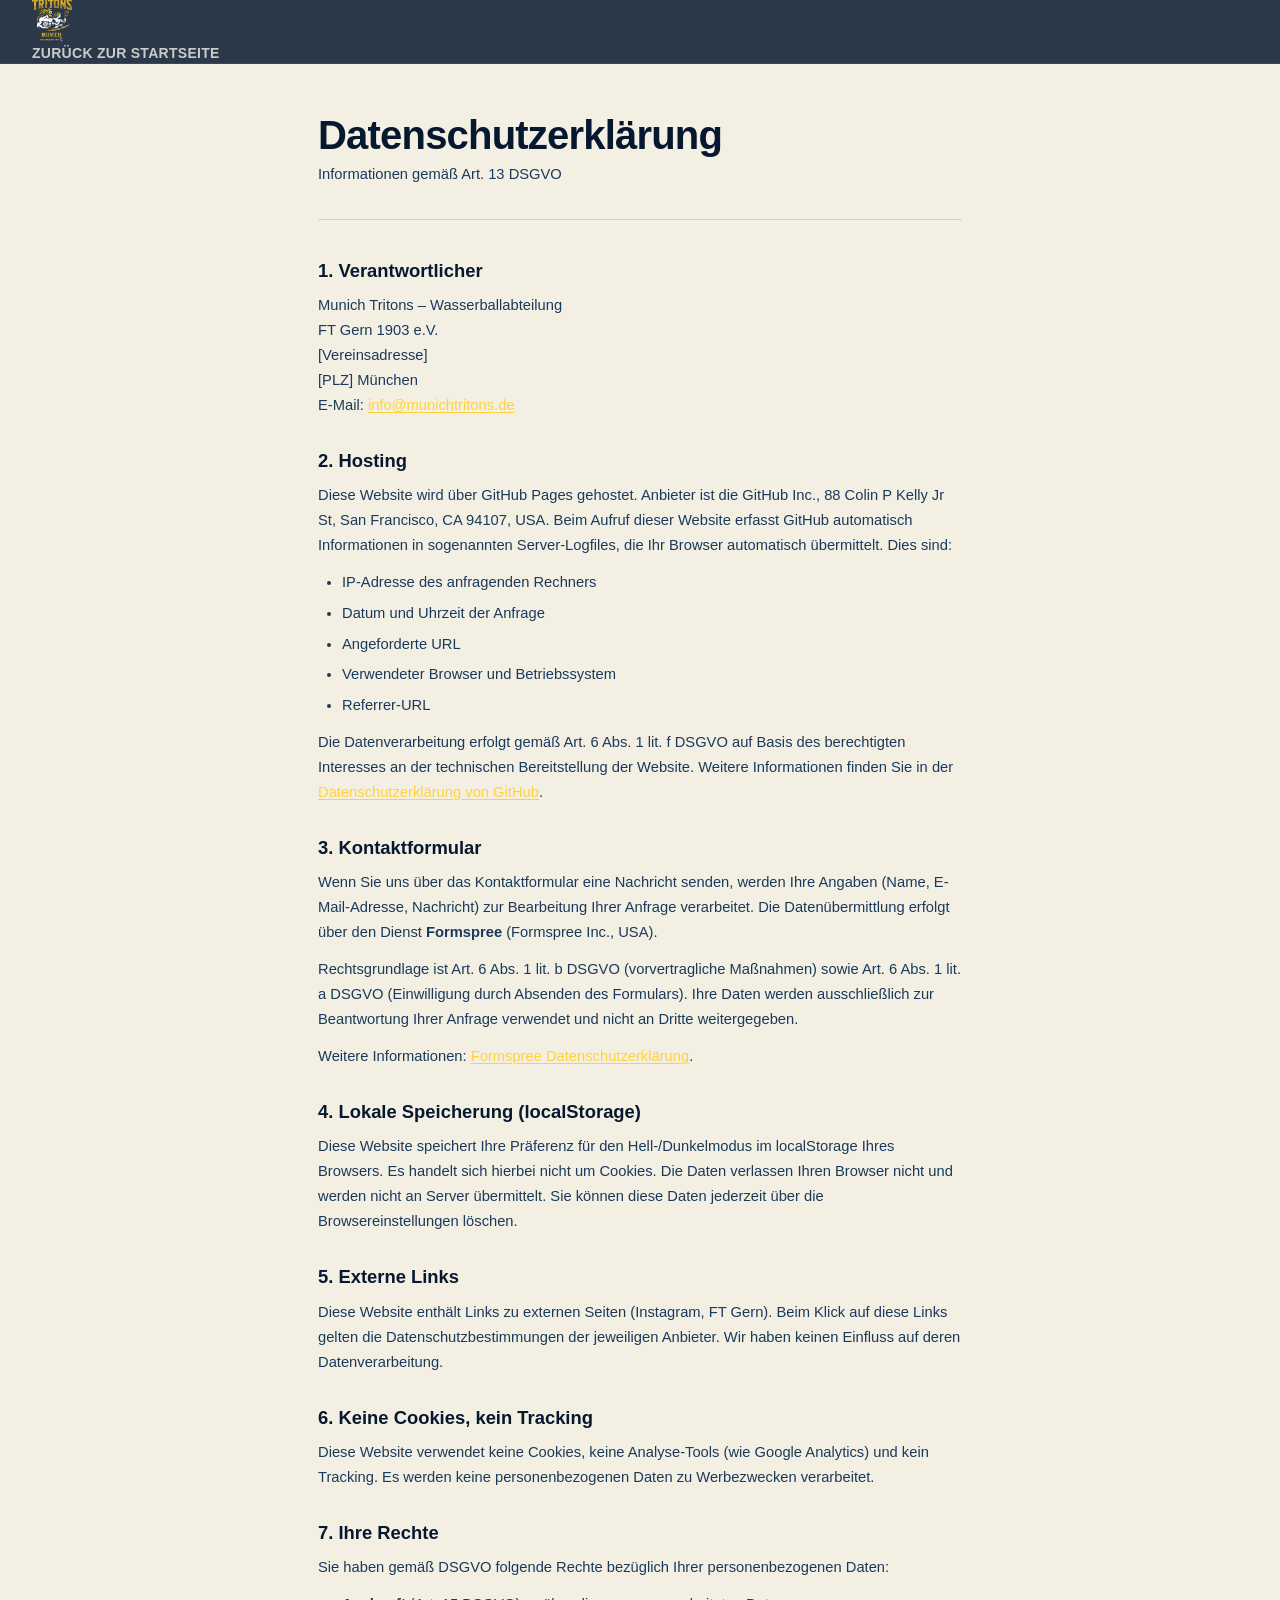
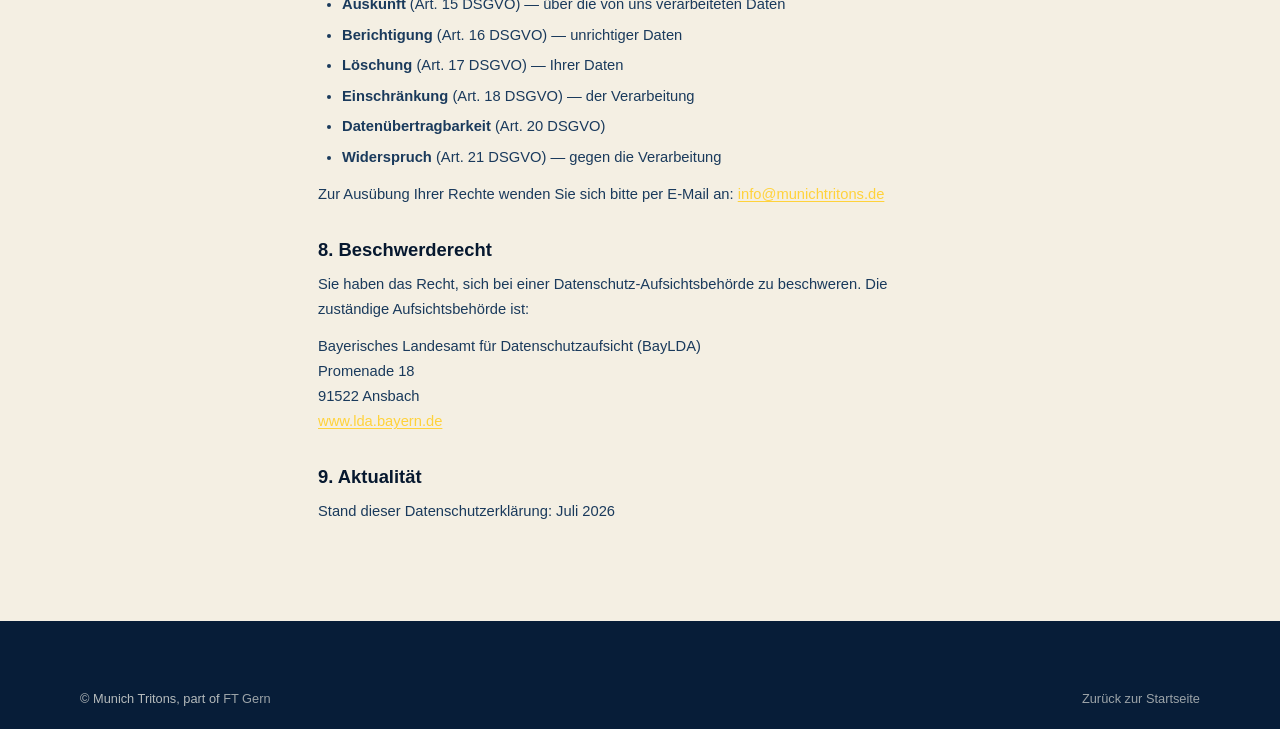
==== datenschutz.html @ e3ee3de1 "Redesign site: 8 sections, modern form, SEO, legal pages, optimized assets Complete overhaul from mi" ====
<!DOCTYPE html>
<html lang="de">
  <head>
    <meta charset="UTF-8" />
    <meta name="viewport" content="width=device-width, initial-scale=1.0" />
    <meta name="robots" content="noindex, nofollow" />
    <title>Datenschutzerklärung | Munich Tritons</title>
    <link rel="stylesheet" href="styles.css" />
    <link rel="icon" type="image/png" sizes="32x32" href="assets/web/favicon-32.png" />
    <link rel="apple-touch-icon" sizes="180x180" href="assets/web/apple-touch-icon.png" />
  </head>
  <body data-theme="day">
    <header class="site-header scrolled" data-header>
      <div class="header-inner">
        <a href="index.html" class="site-logo" aria-label="Munich Tritons Home">
          <img src="assets/web/logo-graphic.png" alt="" width="40" height="40" />
        </a>
        <nav class="site-nav" data-nav>
          <a href="index.html">Zurück zur Startseite</a>
        </nav>
      </div>
    </header>

    <main>
      <article class="legal-page">
        <h1>Datenschutzerklärung</h1>
        <p class="legal-subtitle">Informationen gemäß Art. 13 DSGVO</p>

        <section>
          <h2>1. Verantwortlicher</h2>
          <!-- ACTION REQUIRED: Replace with actual details -->
          <p>
            Munich Tritons – Wasserballabteilung<br />
            FT Gern 1903 e.V.<br />
            [Vereinsadresse]<br />
            [PLZ] München<br />
            E-Mail: <a href="mailto:info@munichtritons.de">info@munichtritons.de</a>
          </p>
        </section>

        <section>
          <h2>2. Hosting</h2>
          <p>Diese Website wird über GitHub Pages gehostet. Anbieter ist die GitHub Inc., 88 Colin P Kelly Jr St, San Francisco, CA 94107, USA. Beim Aufruf dieser Website erfasst GitHub automatisch Informationen in sogenannten Server-Logfiles, die Ihr Browser automatisch übermittelt. Dies sind:</p>
          <ul>
            <li>IP-Adresse des anfragenden Rechners</li>
            <li>Datum und Uhrzeit der Anfrage</li>
            <li>Angeforderte URL</li>
            <li>Verwendeter Browser und Betriebssystem</li>
            <li>Referrer-URL</li>
          </ul>
          <p>Die Datenverarbeitung erfolgt gemäß Art. 6 Abs. 1 lit. f DSGVO auf Basis des berechtigten Interesses an der technischen Bereitstellung der Website. Weitere Informationen finden Sie in der <a href="https://docs.github.com/en/site-policy/privacy-policies/github-general-privacy-statement" target="_blank" rel="noopener">Datenschutzerklärung von GitHub</a>.</p>
        </section>

        <section>
          <h2>3. Kontaktformular</h2>
          <p>Wenn Sie uns über das Kontaktformular eine Nachricht senden, werden Ihre Angaben (Name, E-Mail-Adresse, Nachricht) zur Bearbeitung Ihrer Anfrage verarbeitet. Die Datenübermittlung erfolgt über den Dienst <strong>Formspree</strong> (Formspree Inc., USA).</p>
          <p>Rechtsgrundlage ist Art. 6 Abs. 1 lit. b DSGVO (vorvertragliche Maßnahmen) sowie Art. 6 Abs. 1 lit. a DSGVO (Einwilligung durch Absenden des Formulars). Ihre Daten werden ausschließlich zur Beantwortung Ihrer Anfrage verwendet und nicht an Dritte weitergegeben.</p>
          <p>Weitere Informationen: <a href="https://formspree.io/legal/privacy-policy/" target="_blank" rel="noopener">Formspree Datenschutzerklärung</a>.</p>
        </section>

        <section>
          <h2>4. Lokale Speicherung (localStorage)</h2>
          <p>Diese Website speichert Ihre Präferenz für den Hell-/Dunkelmodus im localStorage Ihres Browsers. Es handelt sich hierbei nicht um Cookies. Die Daten verlassen Ihren Browser nicht und werden nicht an Server übermittelt. Sie können diese Daten jederzeit über die Browsereinstellungen löschen.</p>
        </section>

        <section>
          <h2>5. Externe Links</h2>
          <p>Diese Website enthält Links zu externen Seiten (Instagram, FT Gern). Beim Klick auf diese Links gelten die Datenschutzbestimmungen der jeweiligen Anbieter. Wir haben keinen Einfluss auf deren Datenverarbeitung.</p>
        </section>

        <section>
          <h2>6. Keine Cookies, kein Tracking</h2>
          <p>Diese Website verwendet keine Cookies, keine Analyse-Tools (wie Google Analytics) und kein Tracking. Es werden keine personenbezogenen Daten zu Werbezwecken verarbeitet.</p>
        </section>

        <section>
          <h2>7. Ihre Rechte</h2>
          <p>Sie haben gemäß DSGVO folgende Rechte bezüglich Ihrer personenbezogenen Daten:</p>
          <ul>
            <li><strong>Auskunft</strong> (Art. 15 DSGVO) — über die von uns verarbeiteten Daten</li>
            <li><strong>Berichtigung</strong> (Art. 16 DSGVO) — unrichtiger Daten</li>
            <li><strong>Löschung</strong> (Art. 17 DSGVO) — Ihrer Daten</li>
            <li><strong>Einschränkung</strong> (Art. 18 DSGVO) — der Verarbeitung</li>
            <li><strong>Datenübertragbarkeit</strong> (Art. 20 DSGVO)</li>
            <li><strong>Widerspruch</strong> (Art. 21 DSGVO) — gegen die Verarbeitung</li>
          </ul>
          <p>Zur Ausübung Ihrer Rechte wenden Sie sich bitte per E-Mail an: <a href="mailto:info@munichtritons.de">info@munichtritons.de</a></p>
        </section>

        <section>
          <h2>8. Beschwerderecht</h2>
          <p>Sie haben das Recht, sich bei einer Datenschutz-Aufsichtsbehörde zu beschweren. Die zuständige Aufsichtsbehörde ist:</p>
          <p>
            Bayerisches Landesamt für Datenschutzaufsicht (BayLDA)<br />
            Promenade 18<br />
            91522 Ansbach<br />
            <a href="https://www.lda.bayern.de" target="_blank" rel="noopener">www.lda.bayern.de</a>
          </p>
        </section>

        <section>
          <h2>9. Aktualität</h2>
          <p>Stand dieser Datenschutzerklärung: Juli 2026</p>
        </section>
      </article>
    </main>

    <footer class="site-footer">
      <div class="footer-bottom">
        <p>&copy; Munich Tritons, part of <a href="https://ftgern.de" target="_blank" rel="noopener">FT Gern</a></p>
        <a href="index.html">Zurück zur Startseite</a>
      </div>
    </footer>
  </body>
</html>
---- styles.css ----
/* ── Tokens ─────────────────────────────────────────────── */
:root {
  --ink:        #06182f;
  --ink-soft:   #1a3a5c;
  --paper:      #f4efe3;
  --white:      #fff8e9;
  --surface:    #ffffff;
  --sun:        #ffd23b;
  --coral:      #b58a27;
  --pool:       #071d38;
  --field:      #e8e2d4;
  --line:       rgba(6, 24, 47, .12);
  --line-strong:rgba(6, 24, 47, .22);
  --focus-ring: rgba(255, 210, 59, .58);
  --shadow:     0 18px 50px rgba(6, 24, 47, .12);
  --shadow-sm:  0 4px 16px rgba(6, 24, 47, .08);
  --radius:     10px;
  --radius-lg:  16px;
  --header-h:   64px;
  --max-w:      1120px;
  --gap-section:clamp(4rem, 8vw, 7rem);
  color-scheme: light;
}

[data-theme="night"] {
  --ink:        #fffdf4;
  --ink-soft:   #c8c4b8;
  --paper:      #06182f;
  --white:      #0a2240;
  --surface:    #0d2a4a;
  --pool:       #ffd23b;
  --field:      #0a2240;
  --line:       rgba(255, 253, 244, .12);
  --line-strong:rgba(255, 253, 244, .22);
  --shadow:     0 18px 50px rgba(0, 0, 0, .35);
  --shadow-sm:  0 4px 16px rgba(0, 0, 0, .25);
  color-scheme: dark;
}

/* ── Reset ──────────────────────────────────────────────── */
*, *::before, *::after { box-sizing: border-box; }

body {
  margin: 0;
  font-family: -apple-system, BlinkMacSystemFont, "Segoe UI", Roboto, Helvetica, Arial, sans-serif;
  font-size: clamp(1rem, .95rem + .25vw, 1.125rem);
  line-height: 1.6;
  color: var(--ink);
  background: var(--paper);
  -webkit-font-smoothing: antialiased;
  overflow-x: hidden;
}

img { display: block; max-width: 100%; height: auto; }
a { color: var(--pool); text-decoration: none; transition: color .2s; }
a:hover { color: var(--sun); }
ul { list-style: none; margin: 0; padding: 0; }
h1, h2, h3 { margin: 0; line-height: 1.15; }
p { margin: 0 0 .75rem; }
p:last-child { margin-bottom: 0; }

/* ── Utilities ──────────────────────────────────────────── */
.visually-hidden {
  position: absolute; width: 1px; height: 1px;
  padding: 0; margin: -1px; overflow: hidden;
  clip: rect(0,0,0,0); white-space: nowrap; border: 0;
}

.skip-link {
  position: fixed; top: -100%; left: 1rem;
  z-index: 9999; padding: .5rem 1rem;
  background: var(--sun); color: var(--pool);
  font-weight: 700; border-radius: var(--radius);
  transition: top .2s;
}
.skip-link:focus { top: 1rem; }

.icon {
  width: 1.25em; height: 1.25em;
  fill: none; stroke: currentColor;
  stroke-width: 2; stroke-linecap: round; stroke-linejoin: round;
  flex-shrink: 0;
}
.icon-sprite { position: absolute; width: 0; height: 0; overflow: hidden; }

/* ── Buttons ────────────────────────────────────────────── */
.button {
  display: inline-flex; align-items: center; gap: .5rem;
  padding: .8rem 1.6rem;
  font: inherit; font-size: .95rem; font-weight: 700;
  border: 2px solid transparent;
  border-radius: var(--radius);
  cursor: pointer; transition: all .25s;
  text-decoration: none; white-space: nowrap;
}

.button.primary {
  background: var(--sun); color: var(--pool);
  border-color: var(--sun);
}
.button.primary:hover {
  background: #ffe066; border-color: #ffe066;
  transform: translateY(-2px);
  box-shadow: 0 6px 20px rgba(255, 210, 59, .35);
}

.button.secondary {
  background: transparent; color: var(--ink);
  border-color: var(--line-strong);
}
.button.secondary:hover {
  border-color: var(--sun); color: var(--sun);
  transform: translateY(-2px);
}

/* ── Header ─────────────────────────────────────────────── */
.site-header {
  position: fixed; top: 0; left: 0; right: 0;
  z-index: 100; height: var(--header-h);
  display: flex; align-items: center; justify-content: space-between;
  padding: 0 clamp(1rem, 3vw, 2rem);
  background: rgba(6, 24, 47, .85);
  backdrop-filter: blur(12px); -webkit-backdrop-filter: blur(12px);
  border-bottom: 1px solid rgba(255, 253, 244, .08);
  transition: background .3s, box-shadow .3s;
}

.site-header[data-scrolled] {
  background: rgba(6, 24, 47, .95);
  box-shadow: 0 2px 20px rgba(0, 0, 0, .2);
}

.brand { display: flex; align-items: center; }
.brand-wordmark { height: 40px; width: auto; }

.site-nav {
  display: flex; align-items: center; gap: 1.5rem;
}
.site-nav a {
  display: inline-flex; align-items: center; gap: .35rem;
  font-size: .875rem; font-weight: 600;
  color: rgba(255, 253, 244, .75);
  text-decoration: none; letter-spacing: .02em;
  text-transform: uppercase; transition: color .2s;
}
.site-nav a:hover,
.site-nav a.active { color: var(--sun); }

/* ── Menu button (mobile) ───────────────────────────────── */
.menu-button {
  display: none;
  flex-direction: column; gap: 5px;
  padding: 8px; background: none; border: none; cursor: pointer;
  z-index: 110;
}
.menu-button span {
  display: block; width: 22px; height: 2px;
  background: #fffdf4; border-radius: 2px;
  transition: transform .3s, opacity .3s;
}
.menu-button[aria-expanded="true"] span:first-child {
  transform: translateY(3.5px) rotate(45deg);
}
.menu-button[aria-expanded="true"] span:last-child {
  transform: translateY(-3.5px) rotate(-45deg);
}

/* ── Theme Toggle ───────────────────────────────────────── */
.theme-toggle {
  background: none; border: none; cursor: pointer;
  padding: 4px; display: flex; align-items: center;
}
.theme-toggle-track {
  position: relative;
  display: flex; align-items: center;
  width: 44px; height: 24px;
  background: rgba(255, 253, 244, .15);
  border-radius: 12px; padding: 2px;
  transition: background .3s;
}
.theme-toggle[aria-pressed="true"] .theme-toggle-track {
  background: var(--sun);
}
.theme-toggle-thumb {
  position: absolute; left: 2px; top: 2px;
  width: 20px; height: 20px;
  background: #fffdf4; border-radius: 50%;
  transition: transform .3s;
  box-shadow: 0 1px 3px rgba(0,0,0,.2);
}
.theme-toggle[aria-pressed="true"] .theme-toggle-thumb {
  transform: translateX(20px);
  background: var(--pool);
}
.theme-icon {
  position: absolute; right: 5px; top: 4px;
  width: 16px; height: 16px;
  color: rgba(255, 253, 244, .5);
}

/* ── Hero ────────────────────────────────────────────────── */
.hero {
  position: relative; min-height: 100vh; min-height: 100dvh;
  display: flex; align-items: center;
  padding: calc(var(--header-h) + 2rem) clamp(1.5rem, 5vw, 3rem) 3rem;
  background:
    url('assets/web/hero-bg.jpg') center / cover no-repeat;
  overflow: hidden;
}

.hero-overlay {
  position: absolute; inset: 0;
  background: linear-gradient(
    135deg,
    rgba(6, 24, 47, .92) 0%,
    rgba(6, 24, 47, .7) 40%,
    rgba(6, 24, 47, .45) 100%
  );
}

.hero-content {
  position: relative; z-index: 2;
  max-width: 640px;
}

.hero-wordmark {
  width: clamp(200px, 35vw, 320px);
  height: auto;
  margin-bottom: 1rem;
  filter: drop-shadow(0 4px 20px rgba(0,0,0,.3));
}

.eyebrow {
  display: inline-block;
  font-size: .75rem; font-weight: 800;
  letter-spacing: .12em; text-transform: uppercase;
  color: var(--sun);
  margin-bottom: .5rem;
}

.hero .eyebrow { color: var(--sun); }

.hero-copy {
  font-size: clamp(1.1rem, 1rem + .5vw, 1.35rem);
  color: rgba(255, 253, 244, .85);
  line-height: 1.55;
  margin-bottom: 2rem;
  max-width: 520px;
}

.hero-actions {
  display: flex; flex-wrap: wrap; gap: .75rem;
}
.hero .button.secondary {
  color: rgba(255, 253, 244, .85);
  border-color: rgba(255, 253, 244, .3);
}
.hero .button.secondary:hover {
  color: var(--sun);
  border-color: var(--sun);
}

/* ── Link Banner ────────────────────────────────────────── */
.link-banner {
  background: var(--pool);
  padding: 1.25rem clamp(1rem, 3vw, 2rem);
}

[data-theme="night"] .link-banner {
  background: #040f1e;
}

.link-banner-inner {
  max-width: var(--max-w);
  margin: 0 auto;
  display: flex; align-items: center; gap: 1.5rem;
  flex-wrap: wrap;
}

.link-banner-label {
  color: var(--sun); margin: 0;
}

.link-actions {
  display: flex; flex-wrap: wrap; gap: .75rem;
  flex: 1;
}

.banner-link {
  display: inline-flex; align-items: center; gap: .5rem;
  padding: .6rem 1.2rem;
  background: rgba(255, 253, 244, .06);
  border: 1px solid rgba(255, 253, 244, .12);
  border-radius: var(--radius);
  color: rgba(255, 253, 244, .7);
  font-size: .85rem;
  transition: all .25s;
}
.banner-link:hover {
  background: rgba(255, 210, 59, .1);
  border-color: var(--sun);
  color: var(--sun);
}
.banner-link strong {
  color: #fffdf4; font-weight: 700;
}
.banner-link-icon { color: var(--sun); }

/* ── Sections (shared) ──────────────────────────────────── */
.section {
  padding: var(--gap-section) clamp(1.5rem, 5vw, 3rem);
}

.section-copy {
  max-width: var(--max-w);
  margin: 0 auto 2.5rem;
}

.section-copy h2 {
  font-size: clamp(1.75rem, 1.5rem + 1.5vw, 2.75rem);
  font-weight: 800;
  color: var(--ink);
  letter-spacing: -.02em;
}

.section-copy p {
  font-size: clamp(1rem, .95rem + .25vw, 1.125rem);
  color: var(--ink-soft);
  max-width: 600px;
}

/* ── About Section ──────────────────────────────────────── */
.about-section {
  background: var(--paper);
  max-width: calc(var(--max-w) + 6rem);
  margin: 0 auto;
  display: grid;
  grid-template-columns: 1fr 1fr;
  gap: 3rem;
  align-items: center;
}

.about-section .section-copy {
  margin-bottom: 0;
}

.about-section .section-copy p {
  max-width: none;
}

.about-section .section-copy a {
  color: var(--sun);
  text-decoration: underline;
  text-underline-offset: 2px;
}
.about-section .section-copy a:hover { color: var(--coral); }

.about-image-wrap {
  border-radius: var(--radius-lg);
  overflow: hidden;
  box-shadow: var(--shadow);
}

.about-image {
  width: 100%;
  height: 100%;
  object-fit: cover;
  aspect-ratio: 16 / 10;
  transition: transform .5s;
}
.about-image-wrap:hover .about-image {
  transform: scale(1.03);
}

/* ── Why Join / Benefits ────────────────────────────────── */
.why-section {
  background: var(--white);
}

.benefits-grid {
  max-width: var(--max-w);
  margin: 0 auto;
  display: grid;
  grid-template-columns: repeat(auto-fit, minmax(240px, 1fr));
  gap: 1.5rem;
}

.benefit-card {
  padding: 2rem 1.75rem;
  background: var(--surface);
  border-radius: var(--radius-lg);
  border-top: 3px solid var(--sun);
  box-shadow: var(--shadow-sm);
  transition: transform .3s, box-shadow .3s;
}
.benefit-card:hover {
  transform: translateY(-4px);
  box-shadow: var(--shadow);
}

.benefit-icon {
  display: inline-flex;
  align-items: center; justify-content: center;
  width: 48px; height: 48px;
  background: rgba(255, 210, 59, .12);
  border-radius: 12px;
  color: var(--sun);
  margin-bottom: 1rem;
}
.benefit-icon .icon {
  width: 24px; height: 24px;
}

.benefit-card h3 {
  font-size: 1.125rem;
  font-weight: 700;
  margin-bottom: .5rem;
  color: var(--ink);
}

.benefit-card p {
  font-size: .925rem;
  color: var(--ink-soft);
  line-height: 1.55;
}

/* ── Training Section ───────────────────────────────────── */
.training-section {
  background: var(--paper);
}

.fact-list {
  max-width: var(--max-w);
  margin: 0 auto;
  display: grid;
  grid-template-columns: repeat(auto-fit, minmax(250px, 1fr));
  gap: 1.25rem;
  padding: 0;
}

.fact-list > div {
  padding: 1.75rem;
  background: var(--surface);
  border-radius: var(--radius-lg);
  border-top: 3px solid var(--sun);
  box-shadow: var(--shadow-sm);
  transition: transform .3s, box-shadow .3s;
}
.fact-list > div:hover {
  transform: translateY(-2px);
  box-shadow: var(--shadow);
}

.fact-list dt {
  display: flex; align-items: center; gap: .5rem;
  font-size: .75rem; font-weight: 700;
  letter-spacing: .1em; text-transform: uppercase;
  color: var(--sun);
  margin-bottom: .5rem;
}
.fact-list dt .icon { width: 18px; height: 18px; }

.fact-list dd {
  margin: 0;
  font-size: 1.05rem; font-weight: 700;
  color: var(--ink);
}
.fact-list dd a {
  color: var(--ink);
  text-decoration: underline;
  text-decoration-color: var(--sun);
  text-underline-offset: 3px;
}
.fact-list dd a:hover { color: var(--sun); }

/* ── Gallery Section ────────────────────────────────────── */
.gallery-section {
  background: var(--pool);
  color: #fffdf4;
}

[data-theme="night"] .gallery-section {
  background: #040f1e;
}

.gallery-section .section-copy h2 { color: #fffdf4; }
.gallery-section .section-copy p { color: rgba(255, 253, 244, .7); }
.gallery-section .eyebrow { color: var(--sun); }

.gallery-grid {
  max-width: var(--max-w);
  margin: 0 auto;
  display: grid;
  grid-template-columns: 1fr 1fr;
  gap: 1.5rem;
}

.gallery-item {
  border-radius: var(--radius-lg);
  overflow: hidden;
  box-shadow: 0 8px 30px rgba(0, 0, 0, .3);
}

.gallery-item img {
  width: 100%; height: 100%;
  object-fit: cover;
  aspect-ratio: 16 / 10;
  transition: transform .5s;
}
.gallery-item:hover img {
  transform: scale(1.04);
}

/* ── FAQ Section ────────────────────────────────────────── */
.faq-section {
  background: var(--white);
}

.faq-list {
  max-width: 720px;
  margin: 0 auto;
}

.faq-item {
  border-bottom: 1px solid var(--line);
}

.faq-item summary {
  display: flex; align-items: center; justify-content: space-between;
  gap: 1rem;
  padding: 1.25rem 0;
  font-size: 1.05rem; font-weight: 700;
  color: var(--ink);
  cursor: pointer;
  list-style: none;
  transition: color .2s;
}
.faq-item summary::-webkit-details-marker { display: none; }
.faq-item summary::marker { display: none; content: ""; }

.faq-item summary:hover { color: var(--sun); }

.faq-chevron {
  width: 20px; height: 20px;
  color: var(--ink-soft);
  transition: transform .3s, color .3s;
  flex-shrink: 0;
}
.faq-item[open] .faq-chevron {
  transform: rotate(180deg);
  color: var(--sun);
}

.faq-item p {
  padding: 0 0 1.25rem;
  color: var(--ink-soft);
  line-height: 1.6;
}

.faq-item a {
  color: var(--sun);
  text-decoration: underline;
  text-underline-offset: 2px;
}
.faq-item a:hover { color: var(--coral); }

/* ── Contact Section ────────────────────────────────────── */
.contact-section {
  background: var(--paper);
}

.join-copy {
  max-width: var(--max-w);
  margin: 0 auto 2.5rem;
}
.join-copy h2 {
  font-size: clamp(1.75rem, 1.5rem + 1.5vw, 2.75rem);
  font-weight: 800;
  color: var(--ink);
  letter-spacing: -.02em;
}
.join-copy p {
  color: var(--ink-soft);
  max-width: 480px;
}

.join-form {
  max-width: 520px;
  margin: 0 auto;
  display: flex; flex-direction: column; gap: 1.5rem;
}

.form-field { display: flex; flex-direction: column; gap: .25rem; }

.input-wrap {
  position: relative;
}

.input-wrap label {
  position: absolute;
  top: 50%; left: 1rem;
  transform: translateY(-50%);
  display: flex; align-items: center; gap: .4rem;
  font-size: .95rem;
  color: var(--ink-soft);
  pointer-events: none;
  transition: transform .2s ease, font-size .2s ease, color .2s ease, top .2s ease;
  transform-origin: left center;
}
.input-wrap label .icon { width: 16px; height: 16px; color: var(--sun); flex-shrink: 0; }

.input-wrap textarea ~ label {
  top: 1.1rem;
  transform: translateY(0);
}

.input-wrap input:focus ~ label,
.input-wrap input:not(:placeholder-shown) ~ label,
.input-wrap textarea:focus ~ label,
.input-wrap textarea:not(:placeholder-shown) ~ label,
.input-wrap select:focus ~ label,
.input-wrap select:valid ~ label,
.select-wrap.has-value label {
  top: .45rem;
  transform: translateY(0);
  font-size: .7rem;
  font-weight: 700;
  letter-spacing: .06em;
  text-transform: uppercase;
  color: var(--sun);
}

.join-form input[type="text"],
.join-form input[type="email"],
.join-form select,
.join-form textarea {
  width: 100%;
  padding: 1.4rem 1rem .6rem;
  font: inherit; font-size: .95rem;
  color: var(--ink);
  background: var(--surface);
  border: 1.5px solid var(--line-strong);
  border-radius: var(--radius);
  outline: none;
  transition: border-color .25s ease, box-shadow .25s ease, background .25s ease;
}

.join-form input:hover,
.join-form select:hover,
.join-form textarea:hover {
  border-color: var(--ink-soft);
}

.join-form input:focus,
.join-form select:focus,
.join-form textarea:focus {
  border-color: var(--sun);
  box-shadow: 0 0 0 3px var(--focus-ring);
  background: var(--surface);
}

.join-form textarea {
  resize: vertical;
  min-height: 100px;
}

.join-form select { cursor: pointer; }

.field-error {
  font-size: .78rem;
  font-weight: 600;
  color: #ef5350;
  min-height: 0;
  overflow: hidden;
  transition: min-height .2s ease, opacity .2s ease;
  opacity: 0;
}
.field-error.visible {
  min-height: 1.2em;
  opacity: 1;
}

.form-field.invalid input,
.form-field.invalid select,
.form-field.invalid textarea {
  border-color: #ef5350;
}
.form-field.invalid input:focus,
.form-field.invalid select:focus,
.form-field.invalid textarea:focus {
  box-shadow: 0 0 0 3px rgba(239, 83, 80, .25);
}

.form-field.valid input,
.form-field.valid select,
.form-field.valid textarea {
  border-color: #4caf50;
}

.submit-btn {
  align-self: flex-start;
  margin-top: .25rem;
  position: relative;
  min-width: 180px;
}
.submit-btn .btn-text { transition: opacity .2s; }
.submit-btn .btn-spinner {
  display: none;
  position: absolute;
  top: 50%; left: 50%;
  transform: translate(-50%, -50%);
  width: 20px; height: 20px;
  border: 2.5px solid rgba(6, 24, 47, .3);
  border-top-color: var(--ink);
  border-radius: 50%;
  animation: spin .6s linear infinite;
}
.submit-btn.loading .btn-text { opacity: 0; }
.submit-btn.loading .btn-spinner { display: block; }
.submit-btn:disabled { opacity: .7; cursor: not-allowed; }

@keyframes spin {
  to { transform: translate(-50%, -50%) rotate(360deg); }
}

.form-feedback {
  min-height: 0;
  overflow: hidden;
  transition: min-height .3s ease, opacity .3s ease, padding .3s ease;
  opacity: 0;
  border-radius: var(--radius);
  font-size: .9rem;
  font-weight: 600;
  padding: 0;
  text-align: center;
}
.form-feedback.visible {
  min-height: 3rem;
  opacity: 1;
  padding: .85rem 1rem;
  display: flex;
  align-items: center;
  justify-content: center;
  gap: .5rem;
}
.form-feedback.success {
  background: rgba(76, 175, 80, .1);
  color: #2e7d32;
  border: 1px solid rgba(76, 175, 80, .3);
}
.form-feedback.error {
  background: rgba(239, 83, 80, .1);
  color: #c62828;
  border: 1px solid rgba(239, 83, 80, .3);
}

[data-theme="night"] .form-feedback.success {
  background: rgba(76, 175, 80, .15);
  color: #81c784;
  border-color: rgba(76, 175, 80, .25);
}
[data-theme="night"] .form-feedback.error {
  background: rgba(239, 83, 80, .15);
  color: #ef9a9a;
  border-color: rgba(239, 83, 80, .25);
}

.noscript-fallback {
  max-width: 520px;
  margin: 1rem auto;
  padding: 1rem;
  background: var(--white);
  border-radius: var(--radius);
  color: var(--ink-soft);
  text-align: center;
}

/* ── Legal Pages ───────────────────────────────────────── */
.legal-page {
  max-width: 740px;
  margin: 0 auto;
  padding: calc(var(--header-h) + 3rem) clamp(1.5rem, 5vw, 3rem) 4rem;
  color: var(--ink);
}
.legal-page h1 {
  font-size: clamp(1.8rem, 4vw, 2.5rem);
  font-weight: 800;
  letter-spacing: -.02em;
  margin-bottom: .25rem;
}
.legal-subtitle {
  font-size: .9rem;
  color: var(--ink-soft);
  margin-bottom: 2.5rem;
  padding-bottom: 2rem;
  border-bottom: 1px solid var(--line);
}
.legal-page section {
  margin-bottom: 2rem;
}
.legal-page h2 {
  font-size: 1.15rem;
  font-weight: 700;
  margin-bottom: .75rem;
  color: var(--ink);
}
.legal-page h3 {
  font-size: 1rem;
  font-weight: 600;
  margin-top: 1.25rem;
  margin-bottom: .5rem;
}
.legal-page p, .legal-page li {
  font-size: .92rem;
  line-height: 1.7;
  color: var(--ink-soft);
}
.legal-page ul {
  list-style: disc;
  padding-left: 1.5rem;
  margin: .75rem 0;
}
.legal-page li { margin-bottom: .35rem; }
.legal-page a {
  color: var(--sun);
  text-decoration: underline;
  text-underline-offset: 2px;
}
.legal-page a:hover { color: var(--coral); }

/* ── Footer ─────────────────────────────────────────────── */
.site-footer {
  background: var(--pool);
  color: rgba(255, 253, 244, .7);
  padding: 3rem clamp(1.5rem, 5vw, 3rem) 0;
}

[data-theme="night"] .site-footer {
  background: #040f1e;
}

.footer-inner {
  max-width: var(--max-w);
  margin: 0 auto;
  display: grid;
  grid-template-columns: 2fr 1fr 1fr;
  gap: 2.5rem;
  padding-bottom: 2.5rem;
  border-bottom: 1px solid rgba(255, 253, 244, .1);
}

.footer-logo {
  width: 160px; height: auto;
  margin-bottom: 1rem;
  opacity: .85;
}

.footer-brand p {
  font-size: .9rem;
  line-height: 1.5;
  color: rgba(255, 253, 244, .55);
}

.footer-links h3 {
  font-size: .7rem;
  font-weight: 700;
  letter-spacing: .12em;
  text-transform: uppercase;
  color: var(--sun);
  margin-bottom: .75rem;
}
.footer-links h3:not(:first-child) { margin-top: 1.5rem; }

.footer-links li { margin-bottom: .5rem; }

.footer-links a {
  display: inline-flex; align-items: center; gap: .4rem;
  font-size: .875rem;
  color: rgba(255, 253, 244, .6);
  transition: color .2s;
}
.footer-links a:hover { color: var(--sun); }
.footer-links .icon { width: 16px; height: 16px; }

.footer-bottom {
  max-width: var(--max-w);
  margin: 0 auto;
  display: flex;
  align-items: center;
  justify-content: space-between;
  padding: 1.25rem 0;
  font-size: .8rem;
}
.footer-bottom p { margin: 0; }
.footer-bottom a { color: rgba(255, 253, 244, .6); }
.footer-bottom a:hover { color: var(--sun); }

.back-to-top {
  display: inline-flex; align-items: center; gap: .35rem;
  font-weight: 600; text-transform: uppercase;
  font-size: .75rem; letter-spacing: .06em;
}
.back-to-top .icon { width: 16px; height: 16px; }

/* ── Reveal animation ───────────────────────────────────── */
.reveal {
  opacity: 0;
  transform: translateY(24px);
  transition: opacity .6s ease-out, transform .6s ease-out;
}
.reveal.visible {
  opacity: 1;
  transform: translateY(0);
}

/* ── Responsive: Tablet ─────────────────────────────────── */
@media (max-width: 980px) {
  .about-section {
    grid-template-columns: 1fr;
    gap: 2rem;
  }

  .footer-inner {
    grid-template-columns: 1fr 1fr;
  }
  .footer-brand {
    grid-column: 1 / -1;
  }
}

/* ── Responsive: Mobile ─────────────────────────────────── */
@media (max-width: 720px) {
  .menu-button { display: flex; }

  .site-nav {
    position: fixed; top: 0; right: 0;
    width: min(300px, 80vw); height: 100dvh;
    flex-direction: column;
    align-items: flex-start;
    gap: 0;
    padding: calc(var(--header-h) + 1.5rem) 1.5rem 1.5rem;
    background: rgba(6, 24, 47, .97);
    backdrop-filter: blur(16px); -webkit-backdrop-filter: blur(16px);
    transform: translateX(100%);
    transition: transform .35s cubic-bezier(.4, 0, .2, 1);
    z-index: 105;
  }
  .site-nav.open { transform: translateX(0); }

  .site-nav a {
    width: 100%;
    padding: 1rem 0;
    font-size: 1rem;
    border-bottom: 1px solid rgba(255, 253, 244, .08);
  }

  .theme-toggle { margin-top: 1rem; }

  .hero {
    padding-top: calc(var(--header-h) + 1rem);
    min-height: 90vh;
  }
  .hero-wordmark {
    width: clamp(160px, 50vw, 240px);
  }

  .gallery-grid {
    grid-template-columns: 1fr;
  }

  .footer-inner {
    grid-template-columns: 1fr;
    gap: 2rem;
  }

  .footer-bottom {
    flex-direction: column;
    gap: .75rem;
    text-align: center;
  }

  .link-banner-inner {
    flex-direction: column;
    align-items: flex-start;
  }
}

@media (max-width: 460px) {
  .hero-actions {
    flex-direction: column;
  }
  .hero-actions .button { justify-content: center; }

  .benefits-grid {
    grid-template-columns: 1fr;
  }

  .fact-list {
    grid-template-columns: 1fr;
  }
}

/* ── Focus ──────────────────────────────────────────────── */
:focus-visible {
  outline: 2px solid var(--sun);
  outline-offset: 2px;
}

/* ── Reduced Motion ─────────────────────────────────────── */
@media (prefers-reduced-motion: reduce) {
  *, *::before, *::after {
    animation-duration: 0.01ms !important;
    animation-iteration-count: 1 !important;
    transition-duration: 0.01ms !important;
    scroll-behavior: auto !important;
  }
  .reveal { opacity: 1; transform: none; }
}

/* ── Smooth scroll ──────────────────────────────────────── */
@media (prefers-reduced-motion: no-preference) {
  html { scroll-behavior: smooth; }
}

/* ── Print ──────────────────────────────────────────────── */
@media print {
  .site-header, .theme-toggle, .menu-button, .back-to-top { display: none; }
  .hero { min-height: auto; page-break-after: always; }
  body { color: #000; background: #fff; }
}
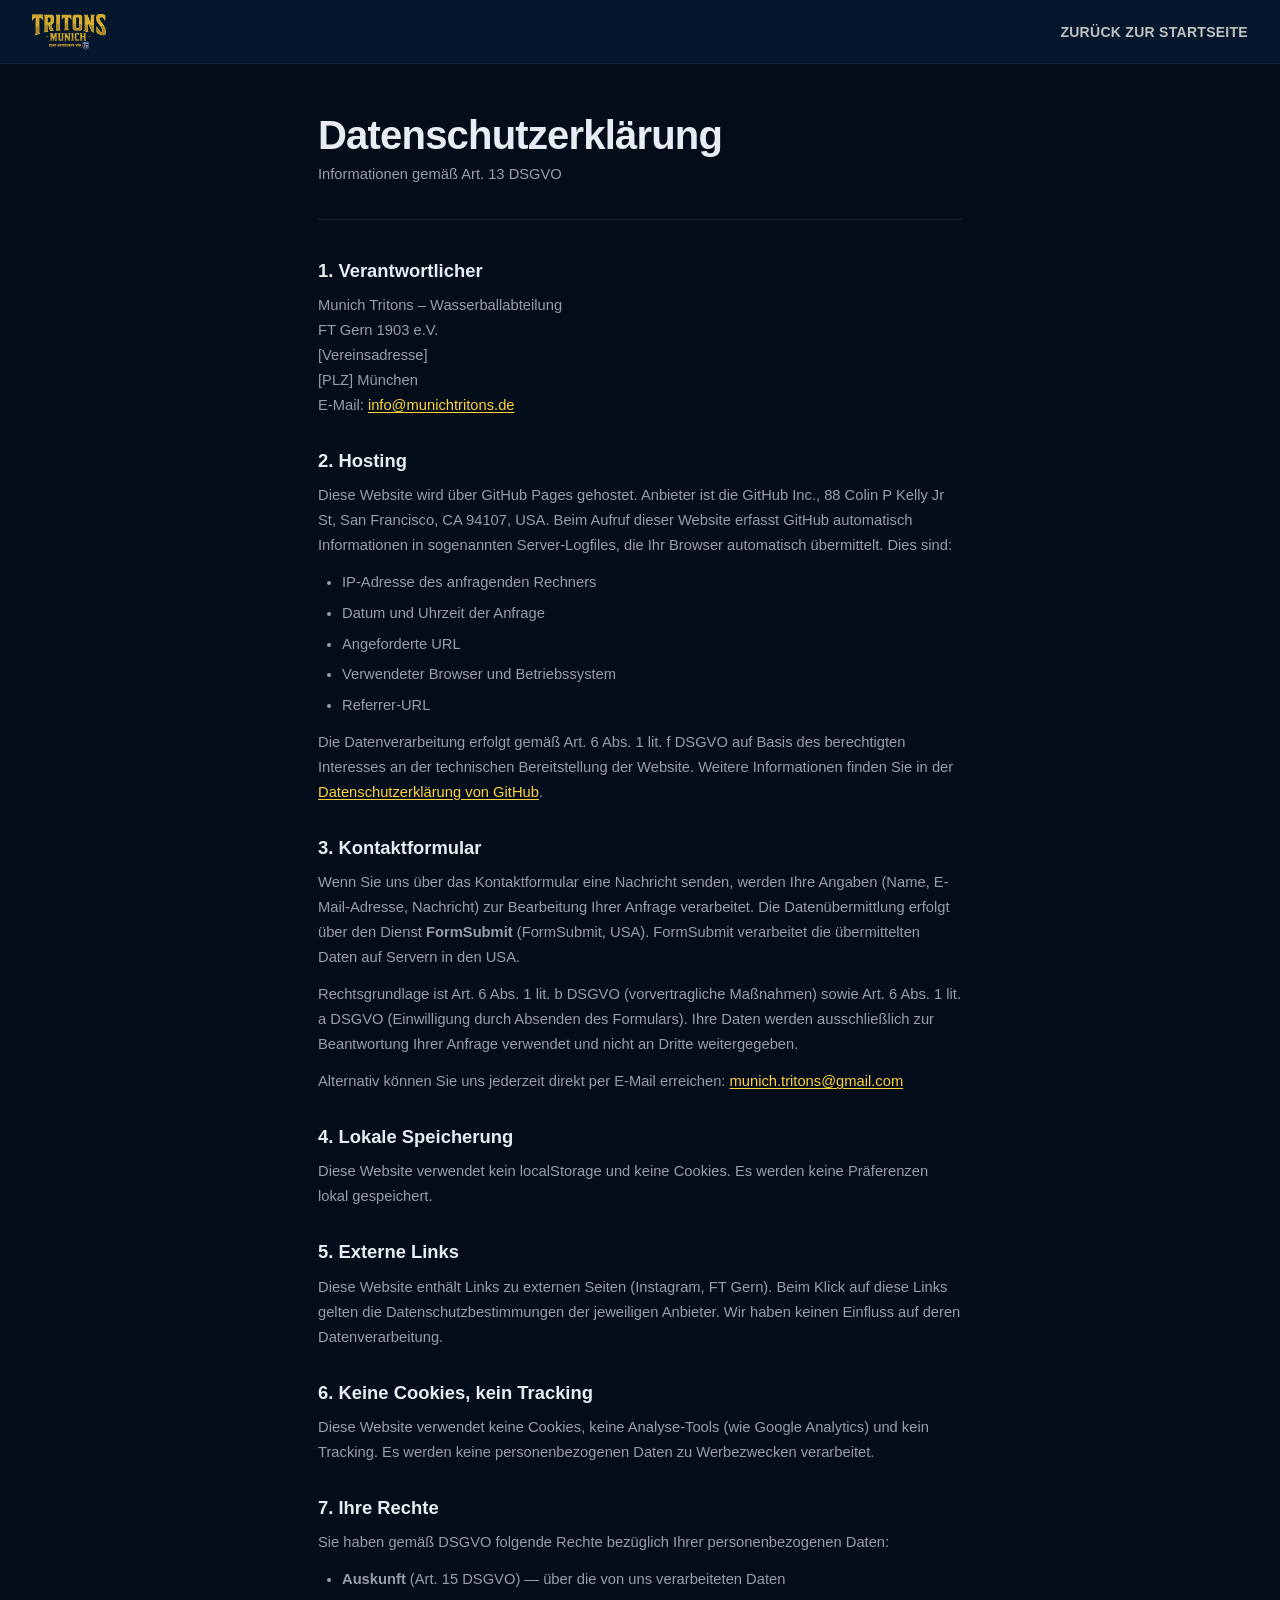
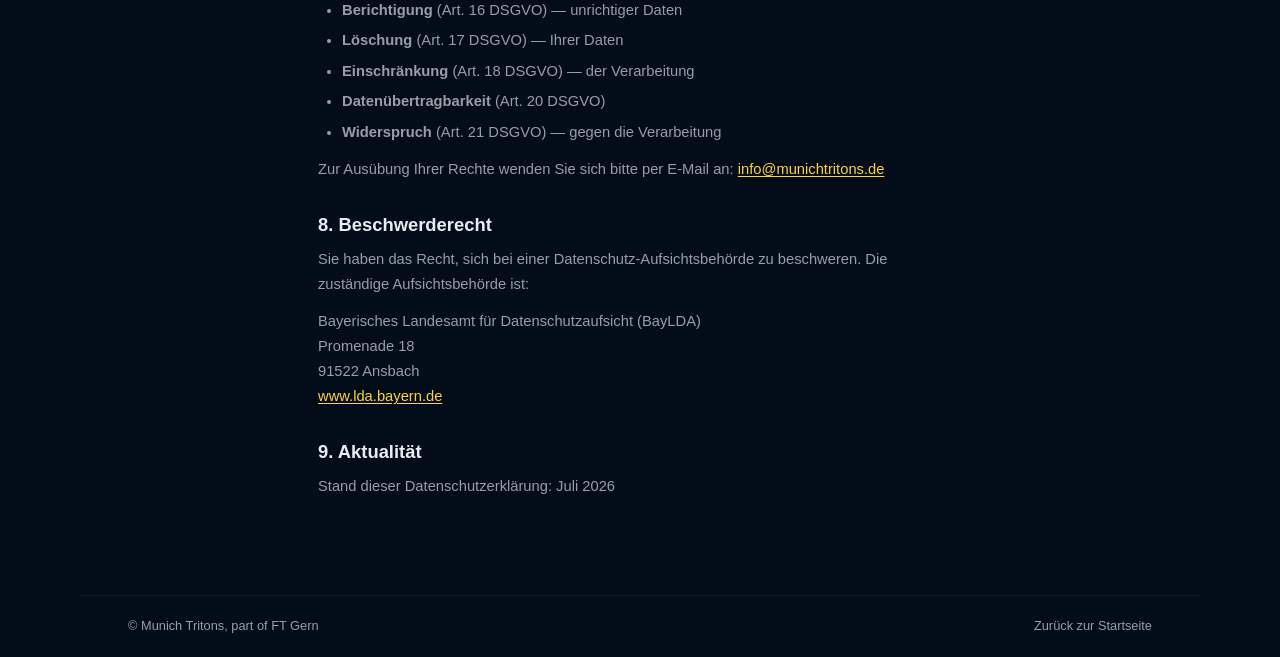
==== commit d26336ef: "Premium visual redesign: dark-first design, gallery lightbox, footer overhaul Complete visual overha" ====
--- a/datenschutz.html
+++ b/datenschutz.html
@@ -9,16 +9,15 @@
     <link rel="icon" type="image/png" sizes="32x32" href="assets/web/favicon-32.png" />
     <link rel="apple-touch-icon" sizes="180x180" href="assets/web/apple-touch-icon.png" />
   </head>
-  <body data-theme="day">
-    <header class="site-header scrolled" data-header>
-      <div class="header-inner">
-        <a href="index.html" class="site-logo" aria-label="Munich Tritons Home">
-          <img src="assets/web/logo-graphic.png" alt="" width="40" height="40" />
-        </a>
-        <nav class="site-nav" data-nav>
-          <a href="index.html">Zurück zur Startseite</a>
-        </nav>
-      </div>
+  <body>
+    <!-- TODO: Datenschutzerklärung must be reviewed by the team before going live. Verify all legal details are accurate. -->
+    <header class="legal-header">
+      <a href="index.html" class="brand" aria-label="Munich Tritons Home">
+        <img src="assets/web/logo-graphic.png" alt="" width="40" height="40" />
+      </a>
+      <nav>
+        <a href="index.html">Zurück zur Startseite</a>
+      </nav>
     </header>
 
     <main>
@@ -53,14 +52,14 @@
 
         <section>
           <h2>3. Kontaktformular</h2>
-          <p>Wenn Sie uns über das Kontaktformular eine Nachricht senden, werden Ihre Angaben (Name, E-Mail-Adresse, Nachricht) zur Bearbeitung Ihrer Anfrage verarbeitet. Die Datenübermittlung erfolgt über den Dienst <strong>Formspree</strong> (Formspree Inc., USA).</p>
+          <p>Wenn Sie uns über das Kontaktformular eine Nachricht senden, werden Ihre Angaben (Name, E-Mail-Adresse, Nachricht) zur Bearbeitung Ihrer Anfrage verarbeitet. Die Datenübermittlung erfolgt über den Dienst <strong>FormSubmit</strong> (FormSubmit, USA). FormSubmit verarbeitet die übermittelten Daten auf Servern in den USA.</p>
           <p>Rechtsgrundlage ist Art. 6 Abs. 1 lit. b DSGVO (vorvertragliche Maßnahmen) sowie Art. 6 Abs. 1 lit. a DSGVO (Einwilligung durch Absenden des Formulars). Ihre Daten werden ausschließlich zur Beantwortung Ihrer Anfrage verwendet und nicht an Dritte weitergegeben.</p>
-          <p>Weitere Informationen: <a href="https://formspree.io/legal/privacy-policy/" target="_blank" rel="noopener">Formspree Datenschutzerklärung</a>.</p>
+          <p>Alternativ können Sie uns jederzeit direkt per E-Mail erreichen: <a href="mailto:munich.tritons@gmail.com">munich.tritons@gmail.com</a></p>
         </section>
 
         <section>
-          <h2>4. Lokale Speicherung (localStorage)</h2>
-          <p>Diese Website speichert Ihre Präferenz für den Hell-/Dunkelmodus im localStorage Ihres Browsers. Es handelt sich hierbei nicht um Cookies. Die Daten verlassen Ihren Browser nicht und werden nicht an Server übermittelt. Sie können diese Daten jederzeit über die Browsereinstellungen löschen.</p>
+          <h2>4. Lokale Speicherung</h2>
+          <p>Diese Website verwendet kein localStorage und keine Cookies. Es werden keine Präferenzen lokal gespeichert.</p>
         </section>
 
         <section>
@@ -105,11 +104,9 @@
       </article>
     </main>
 
-    <footer class="site-footer">
-      <div class="footer-bottom">
-        <p>&copy; Munich Tritons, part of <a href="https://ftgern.de" target="_blank" rel="noopener">FT Gern</a></p>
-        <a href="index.html">Zurück zur Startseite</a>
-      </div>
+    <footer class="legal-footer">
+      <p>&copy; Munich Tritons, part of <a href="https://ftgern.de" target="_blank" rel="noopener">FT Gern</a></p>
+      <a href="index.html">Zurück zur Startseite</a>
     </footer>
   </body>
 </html>
--- a/styles.css
+++ b/styles.css
@@ -1,40 +1,32 @@
 /* ── Tokens ─────────────────────────────────────────────── */
 :root {
-  --ink:        #06182f;
-  --ink-soft:   #1a3a5c;
-  --paper:      #f4efe3;
-  --white:      #fff8e9;
+  --navy:       #06182f;
+  --navy-deep:  #030d1a;
+  --navy-mid:   #0a2240;
+  --paper:      #f7f5f0;
   --surface:    #ffffff;
+  --ink-dark:   #06182f;
+  --ink-muted:  #4a5d78;
+  --ink-light:  #e8edf3;
+  --ink-faded:  rgba(232, 237, 243, .65);
+  --water:      #0a84ff;
+  --water-soft: #4da6ff;
   --sun:        #ffd23b;
-  --coral:      #b58a27;
-  --pool:       #071d38;
-  --field:      #e8e2d4;
-  --line:       rgba(6, 24, 47, .12);
-  --line-strong:rgba(6, 24, 47, .22);
-  --focus-ring: rgba(255, 210, 59, .58);
-  --shadow:     0 18px 50px rgba(6, 24, 47, .12);
-  --shadow-sm:  0 4px 16px rgba(6, 24, 47, .08);
+  --sun-soft:   #b58a27;
+  --glass-bg:   rgba(255, 255, 255, .06);
+  --glass-border: rgba(255, 255, 255, .1);
+  --glow-gold:  rgba(255, 210, 59, .12);
+  --glow-water: rgba(10, 132, 255, .08);
+  --focus-ring: rgba(255, 210, 59, .5);
+  --shadow:     0 18px 50px rgba(0, 0, 0, .18);
+  --shadow-sm:  0 4px 16px rgba(0, 0, 0, .1);
+  --shadow-glow:0 8px 32px rgba(255, 210, 59, .12);
   --radius:     10px;
   --radius-lg:  16px;
+  --radius-xl:  20px;
   --header-h:   64px;
   --max-w:      1120px;
-  --gap-section:clamp(4rem, 8vw, 7rem);
-  color-scheme: light;
-}
-
-[data-theme="night"] {
-  --ink:        #fffdf4;
-  --ink-soft:   #c8c4b8;
-  --paper:      #06182f;
-  --white:      #0a2240;
-  --surface:    #0d2a4a;
-  --pool:       #ffd23b;
-  --field:      #0a2240;
-  --line:       rgba(255, 253, 244, .12);
-  --line-strong:rgba(255, 253, 244, .22);
-  --shadow:     0 18px 50px rgba(0, 0, 0, .35);
-  --shadow-sm:  0 4px 16px rgba(0, 0, 0, .25);
-  color-scheme: dark;
+  --gap-section:clamp(3rem, 6vw, 5rem);
 }
 
 /* ── Reset ──────────────────────────────────────────────── */
@@ -45,15 +37,14 @@
   font-family: -apple-system, BlinkMacSystemFont, "Segoe UI", Roboto, Helvetica, Arial, sans-serif;
   font-size: clamp(1rem, .95rem + .25vw, 1.125rem);
   line-height: 1.6;
-  color: var(--ink);
-  background: var(--paper);
+  color: var(--ink-dark);
+  background: var(--navy-deep);
   -webkit-font-smoothing: antialiased;
   overflow-x: hidden;
 }
 
 img { display: block; max-width: 100%; height: auto; }
-a { color: var(--pool); text-decoration: none; transition: color .2s; }
-a:hover { color: var(--sun); }
+a { color: inherit; text-decoration: none; transition: color .2s; }
 ul { list-style: none; margin: 0; padding: 0; }
 h1, h2, h3 { margin: 0; line-height: 1.15; }
 p { margin: 0 0 .75rem; }
@@ -69,7 +60,7 @@
 .skip-link {
   position: fixed; top: -100%; left: 1rem;
   z-index: 9999; padding: .5rem 1rem;
-  background: var(--sun); color: var(--pool);
+  background: var(--sun); color: var(--navy);
   font-weight: 700; border-radius: var(--radius);
   transition: top .2s;
 }
@@ -95,22 +86,32 @@
 }
 
 .button.primary {
-  background: var(--sun); color: var(--pool);
+  background: var(--sun); color: var(--navy);
   border-color: var(--sun);
 }
 .button.primary:hover {
   background: #ffe066; border-color: #ffe066;
   transform: translateY(-2px);
-  box-shadow: 0 6px 20px rgba(255, 210, 59, .35);
+  box-shadow: var(--shadow-glow);
 }
 
 .button.secondary {
-  background: transparent; color: var(--ink);
-  border-color: var(--line-strong);
+  background: transparent;
+  border-color: rgba(255, 253, 244, .3);
+  color: rgba(255, 253, 244, .85);
 }
 .button.secondary:hover {
   border-color: var(--sun); color: var(--sun);
   transform: translateY(-2px);
+}
+
+/* light section overrides */
+.section--light .button.secondary {
+  border-color: var(--ink-muted);
+  color: var(--ink-dark);
+}
+.section--light .button.secondary:hover {
+  border-color: var(--sun); color: var(--sun-soft);
 }
 
 /* ── Header ─────────────────────────────────────────────── */
@@ -119,14 +120,14 @@
   z-index: 100; height: var(--header-h);
   display: flex; align-items: center; justify-content: space-between;
   padding: 0 clamp(1rem, 3vw, 2rem);
-  background: rgba(6, 24, 47, .85);
-  backdrop-filter: blur(12px); -webkit-backdrop-filter: blur(12px);
-  border-bottom: 1px solid rgba(255, 253, 244, .08);
-  transition: background .3s, box-shadow .3s;
-}
-
-.site-header[data-scrolled] {
-  background: rgba(6, 24, 47, .95);
+  background: transparent;
+  transition: background .3s, box-shadow .3s, backdrop-filter .3s;
+}
+
+.site-header.scrolled {
+  background: rgba(6, 24, 47, .88);
+  backdrop-filter: blur(14px); -webkit-backdrop-filter: blur(14px);
+  border-bottom: 1px solid rgba(255, 253, 244, .06);
   box-shadow: 0 2px 20px rgba(0, 0, 0, .2);
 }
 
@@ -165,69 +166,39 @@
   transform: translateY(-3.5px) rotate(-45deg);
 }
 
-/* ── Theme Toggle ───────────────────────────────────────── */
-.theme-toggle {
-  background: none; border: none; cursor: pointer;
-  padding: 4px; display: flex; align-items: center;
-}
-.theme-toggle-track {
-  position: relative;
-  display: flex; align-items: center;
-  width: 44px; height: 24px;
-  background: rgba(255, 253, 244, .15);
-  border-radius: 12px; padding: 2px;
-  transition: background .3s;
-}
-.theme-toggle[aria-pressed="true"] .theme-toggle-track {
-  background: var(--sun);
-}
-.theme-toggle-thumb {
-  position: absolute; left: 2px; top: 2px;
-  width: 20px; height: 20px;
-  background: #fffdf4; border-radius: 50%;
-  transition: transform .3s;
-  box-shadow: 0 1px 3px rgba(0,0,0,.2);
-}
-.theme-toggle[aria-pressed="true"] .theme-toggle-thumb {
-  transform: translateX(20px);
-  background: var(--pool);
-}
-.theme-icon {
-  position: absolute; right: 5px; top: 4px;
-  width: 16px; height: 16px;
-  color: rgba(255, 253, 244, .5);
-}
-
 /* ── Hero ────────────────────────────────────────────────── */
 .hero {
   position: relative; min-height: 100vh; min-height: 100dvh;
-  display: flex; align-items: center;
+  display: flex; align-items: center; justify-content: center;
   padding: calc(var(--header-h) + 2rem) clamp(1.5rem, 5vw, 3rem) 3rem;
-  background:
-    url('assets/web/hero-bg.jpg') center / cover no-repeat;
+  background: url('assets/web/hero-bg.jpg') center / cover no-repeat;
   overflow: hidden;
+  text-align: center;
 }
 
 .hero-overlay {
   position: absolute; inset: 0;
-  background: linear-gradient(
-    135deg,
-    rgba(6, 24, 47, .92) 0%,
-    rgba(6, 24, 47, .7) 40%,
-    rgba(6, 24, 47, .45) 100%
-  );
+  background:
+    radial-gradient(ellipse at 50% 40%, rgba(255, 210, 59, .08) 0%, transparent 50%),
+    linear-gradient(
+      180deg,
+      rgba(3, 13, 26, .85) 0%,
+      rgba(6, 24, 47, .7) 40%,
+      rgba(6, 24, 47, .8) 100%
+    );
 }
 
 .hero-content {
   position: relative; z-index: 2;
-  max-width: 640px;
-}
-
-.hero-wordmark {
-  width: clamp(200px, 35vw, 320px);
+  max-width: 700px;
+  display: flex; flex-direction: column; align-items: center;
+}
+
+.hero-logo {
+  width: clamp(220px, 32vw, 300px);
   height: auto;
-  margin-bottom: 1rem;
-  filter: drop-shadow(0 4px 20px rgba(0,0,0,.3));
+  margin-bottom: 1.25rem;
+  filter: drop-shadow(0 4px 24px rgba(255, 210, 59, .2));
 }
 
 .eyebrow {
@@ -238,77 +209,86 @@
   margin-bottom: .5rem;
 }
 
-.hero .eyebrow { color: var(--sun); }
-
-.hero-copy {
-  font-size: clamp(1.1rem, 1rem + .5vw, 1.35rem);
-  color: rgba(255, 253, 244, .85);
-  line-height: 1.55;
+.hero-title {
+  font-size: clamp(2.2rem, 2rem + 3vw, 4rem);
+  font-weight: 800;
+  color: #fffdf4;
+  letter-spacing: -.03em;
+  line-height: 1.05;
+  margin-bottom: 1rem;
+}
+
+.hero-subtitle {
+  font-size: clamp(1rem, .9rem + .5vw, 1.2rem);
+  color: var(--ink-faded);
+  line-height: 1.6;
   margin-bottom: 2rem;
   max-width: 520px;
 }
 
 .hero-actions {
   display: flex; flex-wrap: wrap; gap: .75rem;
-}
-.hero .button.secondary {
-  color: rgba(255, 253, 244, .85);
-  border-color: rgba(255, 253, 244, .3);
-}
-.hero .button.secondary:hover {
-  color: var(--sun);
-  border-color: var(--sun);
-}
-
-/* ── Link Banner ────────────────────────────────────────── */
-.link-banner {
-  background: var(--pool);
+  justify-content: center;
+}
+
+/* ── Credibility Strip ─────────────────────────────────── */
+.credibility-strip {
+  background: var(--navy-deep);
   padding: 1.25rem clamp(1rem, 3vw, 2rem);
-}
-
-[data-theme="night"] .link-banner {
-  background: #040f1e;
-}
-
-.link-banner-inner {
+  border-top: 1px solid rgba(255, 253, 244, .05);
+  border-bottom: 1px solid rgba(255, 253, 244, .05);
+}
+
+.credibility-inner {
   max-width: var(--max-w);
   margin: 0 auto;
-  display: flex; align-items: center; gap: 1.5rem;
+  display: flex; align-items: center; justify-content: center;
+  gap: clamp(1.5rem, 4vw, 3rem);
   flex-wrap: wrap;
 }
 
-.link-banner-label {
-  color: var(--sun); margin: 0;
-}
-
-.link-actions {
-  display: flex; flex-wrap: wrap; gap: .75rem;
-  flex: 1;
-}
-
-.banner-link {
-  display: inline-flex; align-items: center; gap: .5rem;
-  padding: .6rem 1.2rem;
-  background: rgba(255, 253, 244, .06);
-  border: 1px solid rgba(255, 253, 244, .12);
-  border-radius: var(--radius);
-  color: rgba(255, 253, 244, .7);
-  font-size: .85rem;
-  transition: all .25s;
-}
-.banner-link:hover {
-  background: rgba(255, 210, 59, .1);
-  border-color: var(--sun);
+.credibility-item {
+  display: flex; align-items: center; gap: .5rem;
+  font-size: .85rem; font-weight: 600;
+  color: var(--ink-faded);
+  white-space: nowrap;
+}
+.credibility-item .icon {
+  width: 18px; height: 18px;
   color: var(--sun);
 }
-.banner-link strong {
-  color: #fffdf4; font-weight: 700;
-}
-.banner-link-icon { color: var(--sun); }
-
-/* ── Sections (shared) ──────────────────────────────────── */
+
+.credibility-item a {
+  display: flex; align-items: center; gap: .5rem;
+  color: var(--ink-faded);
+  transition: color .2s;
+}
+.credibility-item a:hover { color: var(--sun); }
+
+/* ── Section Rhythm ────────────────────────────────────── */
 .section {
   padding: var(--gap-section) clamp(1.5rem, 5vw, 3rem);
+}
+
+.section--light {
+  background: var(--paper);
+  color: var(--ink-dark);
+}
+
+.section--dark {
+  background: var(--navy);
+  color: var(--ink-light);
+  position: relative;
+  overflow: hidden;
+}
+
+.section--dark::before {
+  content: "";
+  position: absolute; inset: 0;
+  background:
+    radial-gradient(ellipse at 80% 20%, var(--glow-gold), transparent 55%),
+    radial-gradient(ellipse at 20% 80%, var(--glow-water), transparent 55%);
+  pointer-events: none;
 }
 
 .section-copy {
@@ -316,22 +296,34 @@
   margin: 0 auto 2.5rem;
 }
 
+.section--light .section-copy h2 {
+  color: var(--ink-dark);
+}
+.section--light .section-copy p {
+  color: var(--ink-muted);
+}
+
+.section--dark .section-copy h2 {
+  color: var(--ink-light);
+}
+.section--dark .section-copy p {
+  color: var(--ink-faded);
+}
+
 .section-copy h2 {
   font-size: clamp(1.75rem, 1.5rem + 1.5vw, 2.75rem);
   font-weight: 800;
-  color: var(--ink);
   letter-spacing: -.02em;
+  margin-bottom: .5rem;
 }
 
 .section-copy p {
   font-size: clamp(1rem, .95rem + .25vw, 1.125rem);
-  color: var(--ink-soft);
   max-width: 600px;
 }
 
 /* ── About Section ──────────────────────────────────────── */
 .about-section {
-  background: var(--paper);
   max-width: calc(var(--max-w) + 6rem);
   margin: 0 auto;
   display: grid;
@@ -349,14 +341,14 @@
 }
 
 .about-section .section-copy a {
-  color: var(--sun);
+  color: var(--sun-soft);
   text-decoration: underline;
   text-underline-offset: 2px;
 }
-.about-section .section-copy a:hover { color: var(--coral); }
+.about-section .section-copy a:hover { color: var(--sun); }
 
 .about-image-wrap {
-  border-radius: var(--radius-lg);
+  border-radius: var(--radius-xl);
   overflow: hidden;
   box-shadow: var(--shadow);
 }
@@ -372,30 +364,30 @@
   transform: scale(1.03);
 }
 
-/* ── Why Join / Benefits ────────────────────────────────── */
-.why-section {
-  background: var(--white);
-}
-
+/* ── Why Join / Benefits (dark section) ───────────────── */
 .benefits-grid {
   max-width: var(--max-w);
   margin: 0 auto;
   display: grid;
   grid-template-columns: repeat(auto-fit, minmax(240px, 1fr));
   gap: 1.5rem;
+  position: relative;
+  z-index: 1;
 }
 
 .benefit-card {
   padding: 2rem 1.75rem;
-  background: var(--surface);
-  border-radius: var(--radius-lg);
+  background: var(--glass-bg);
+  border: 1px solid var(--glass-border);
+  border-radius: var(--radius-xl);
+  backdrop-filter: blur(12px); -webkit-backdrop-filter: blur(12px);
   border-top: 3px solid var(--sun);
-  box-shadow: var(--shadow-sm);
-  transition: transform .3s, box-shadow .3s;
+  transition: transform .3s, box-shadow .3s, background .3s;
 }
 .benefit-card:hover {
   transform: translateY(-4px);
-  box-shadow: var(--shadow);
+  background: rgba(255, 255, 255, .09);
+  box-shadow: 0 12px 40px rgba(0, 0, 0, .25);
 }
 
 .benefit-icon {
@@ -415,20 +407,16 @@
   font-size: 1.125rem;
   font-weight: 700;
   margin-bottom: .5rem;
-  color: var(--ink);
+  color: var(--ink-light);
 }
 
 .benefit-card p {
   font-size: .925rem;
-  color: var(--ink-soft);
+  color: var(--ink-faded);
   line-height: 1.55;
 }
 
 /* ── Training Section ───────────────────────────────────── */
-.training-section {
-  background: var(--paper);
-}
-
 .fact-list {
   max-width: var(--max-w);
   margin: 0 auto;
@@ -439,10 +427,10 @@
 }
 
 .fact-list > div {
-  padding: 1.75rem;
-  background: var(--surface);
+  padding: 1.75rem 1.5rem;
+  background: var(--navy);
   border-radius: var(--radius-lg);
-  border-top: 3px solid var(--sun);
+  border-left: 3px solid var(--sun);
   box-shadow: var(--shadow-sm);
   transition: transform .3s, box-shadow .3s;
 }
@@ -455,7 +443,7 @@
   display: flex; align-items: center; gap: .5rem;
   font-size: .75rem; font-weight: 700;
   letter-spacing: .1em; text-transform: uppercase;
-  color: var(--sun);
+  color: var(--sun-soft);
   margin-bottom: .5rem;
 }
 .fact-list dt .icon { width: 18px; height: 18px; }
@@ -463,48 +451,46 @@
 .fact-list dd {
   margin: 0;
   font-size: 1.05rem; font-weight: 700;
-  color: var(--ink);
+  color: var(--ink-light);
 }
 .fact-list dd a {
-  color: var(--ink);
+  color: var(--ink-light);
   text-decoration: underline;
   text-decoration-color: var(--sun);
   text-underline-offset: 3px;
 }
 .fact-list dd a:hover { color: var(--sun); }
 
+.fact-note {
+  margin: .35rem 0 0;
+  font-size: .82rem;
+  font-weight: 400;
+  color: rgba(255,255,255,.5);
+  font-style: italic;
+}
+
 /* ── Gallery Section ────────────────────────────────────── */
-.gallery-section {
-  background: var(--pool);
-  color: #fffdf4;
-}
-
-[data-theme="night"] .gallery-section {
-  background: #040f1e;
-}
-
-.gallery-section .section-copy h2 { color: #fffdf4; }
-.gallery-section .section-copy p { color: rgba(255, 253, 244, .7); }
-.gallery-section .eyebrow { color: var(--sun); }
-
 .gallery-grid {
   max-width: var(--max-w);
   margin: 0 auto;
   display: grid;
-  grid-template-columns: 1fr 1fr;
-  gap: 1.5rem;
+  grid-template-columns: repeat(3, 1fr);
+  gap: 1rem;
 }
 
 .gallery-item {
-  border-radius: var(--radius-lg);
+  border-radius: var(--radius-xl);
   overflow: hidden;
-  box-shadow: 0 8px 30px rgba(0, 0, 0, .3);
+  box-shadow: var(--shadow-sm);
+}
+
+.gallery-item:first-child {
+  grid-column: 1 / 3;
 }
 
 .gallery-item img {
   width: 100%; height: 100%;
   object-fit: cover;
-  aspect-ratio: 16 / 10;
   transition: transform .5s;
 }
 .gallery-item:hover img {
@@ -512,25 +498,23 @@
 }
 
 /* ── FAQ Section ────────────────────────────────────────── */
-.faq-section {
-  background: var(--white);
-}
-
 .faq-list {
   max-width: 720px;
   margin: 0 auto;
+  counter-reset: faq;
 }
 
 .faq-item {
-  border-bottom: 1px solid var(--line);
+  border-bottom: 1px solid rgba(6, 24, 47, .1);
+  counter-increment: faq;
 }
 
 .faq-item summary {
-  display: flex; align-items: center; justify-content: space-between;
+  display: flex; align-items: center;
   gap: 1rem;
   padding: 1.25rem 0;
   font-size: 1.05rem; font-weight: 700;
-  color: var(--ink);
+  color: var(--ink-dark);
   cursor: pointer;
   list-style: none;
   transition: color .2s;
@@ -538,13 +522,25 @@
 .faq-item summary::-webkit-details-marker { display: none; }
 .faq-item summary::marker { display: none; content: ""; }
 
-.faq-item summary:hover { color: var(--sun); }
+.faq-item summary::before {
+  content: counter(faq);
+  display: flex; align-items: center; justify-content: center;
+  min-width: 32px; height: 32px;
+  background: var(--sun);
+  color: var(--navy);
+  font-size: .8rem; font-weight: 800;
+  border-radius: 50%;
+  flex-shrink: 0;
+}
+
+.faq-item summary:hover { color: var(--sun-soft); }
 
 .faq-chevron {
   width: 20px; height: 20px;
-  color: var(--ink-soft);
+  color: var(--ink-muted);
   transition: transform .3s, color .3s;
   flex-shrink: 0;
+  margin-left: auto;
 }
 .faq-item[open] .faq-chevron {
   transform: rotate(180deg);
@@ -552,41 +548,49 @@
 }
 
 .faq-item p {
-  padding: 0 0 1.25rem;
-  color: var(--ink-soft);
+  padding: 0 0 1.25rem 2.75rem;
+  color: var(--ink-muted);
   line-height: 1.6;
 }
 
 .faq-item a {
-  color: var(--sun);
+  color: var(--sun-soft);
   text-decoration: underline;
   text-underline-offset: 2px;
 }
-.faq-item a:hover { color: var(--coral); }
-
-/* ── Contact Section ────────────────────────────────────── */
-.contact-section {
-  background: var(--paper);
-}
-
-.join-copy {
+.faq-item a:hover { color: var(--sun); }
+
+/* ── Contact Section (dark) ────────────────────────────── */
+.contact-section .join-copy {
   max-width: var(--max-w);
   margin: 0 auto 2.5rem;
-}
-.join-copy h2 {
+  position: relative;
+  z-index: 1;
+}
+.contact-section .join-copy h2 {
   font-size: clamp(1.75rem, 1.5rem + 1.5vw, 2.75rem);
   font-weight: 800;
-  color: var(--ink);
+  color: var(--ink-light);
   letter-spacing: -.02em;
 }
-.join-copy p {
-  color: var(--ink-soft);
+.contact-section .join-copy p {
+  color: var(--ink-faded);
   max-width: 480px;
 }
 
+.form-card {
+  max-width: 560px;
+  margin: 0 auto;
+  background: var(--glass-bg);
+  border: 1px solid var(--glass-border);
+  border-radius: var(--radius-xl);
+  backdrop-filter: blur(12px); -webkit-backdrop-filter: blur(12px);
+  padding: clamp(1.5rem, 4vw, 2.5rem);
+  position: relative;
+  z-index: 1;
+}
+
 .join-form {
-  max-width: 520px;
-  margin: 0 auto;
   display: flex; flex-direction: column; gap: 1.5rem;
 }
 
@@ -602,7 +606,7 @@
   transform: translateY(-50%);
   display: flex; align-items: center; gap: .4rem;
   font-size: .95rem;
-  color: var(--ink-soft);
+  color: var(--ink-faded);
   pointer-events: none;
   transition: transform .2s ease, font-size .2s ease, color .2s ease, top .2s ease;
   transform-origin: left center;
@@ -637,18 +641,28 @@
   width: 100%;
   padding: 1.4rem 1rem .6rem;
   font: inherit; font-size: .95rem;
-  color: var(--ink);
-  background: var(--surface);
-  border: 1.5px solid var(--line-strong);
+  color: var(--ink-light);
+  background: rgba(255, 255, 255, .05);
+  border: 1.5px solid rgba(255, 255, 255, .12);
   border-radius: var(--radius);
   outline: none;
   transition: border-color .25s ease, box-shadow .25s ease, background .25s ease;
 }
 
+.join-form input::placeholder,
+.join-form textarea::placeholder {
+  color: transparent;
+}
+
+.join-form select option {
+  background: var(--navy);
+  color: var(--ink-light);
+}
+
 .join-form input:hover,
 .join-form select:hover,
 .join-form textarea:hover {
-  border-color: var(--ink-soft);
+  border-color: rgba(255, 255, 255, .25);
 }
 
 .join-form input:focus,
@@ -656,7 +670,7 @@
 .join-form textarea:focus {
   border-color: var(--sun);
   box-shadow: 0 0 0 3px var(--focus-ring);
-  background: var(--surface);
+  background: rgba(255, 255, 255, .08);
 }
 
 .join-form textarea {
@@ -711,7 +725,7 @@
   transform: translate(-50%, -50%);
   width: 20px; height: 20px;
   border: 2.5px solid rgba(6, 24, 47, .3);
-  border-top-color: var(--ink);
+  border-top-color: var(--navy);
   border-radius: 50%;
   animation: spin .6s linear infinite;
 }
@@ -744,34 +758,36 @@
   gap: .5rem;
 }
 .form-feedback.success {
-  background: rgba(76, 175, 80, .1);
-  color: #2e7d32;
-  border: 1px solid rgba(76, 175, 80, .3);
-}
-.form-feedback.error {
-  background: rgba(239, 83, 80, .1);
-  color: #c62828;
-  border: 1px solid rgba(239, 83, 80, .3);
-}
-
-[data-theme="night"] .form-feedback.success {
   background: rgba(76, 175, 80, .15);
   color: #81c784;
-  border-color: rgba(76, 175, 80, .25);
-}
-[data-theme="night"] .form-feedback.error {
+  border: 1px solid rgba(76, 175, 80, .25);
+}
+.form-feedback.error {
   background: rgba(239, 83, 80, .15);
   color: #ef9a9a;
-  border-color: rgba(239, 83, 80, .25);
-}
+  border: 1px solid rgba(239, 83, 80, .25);
+}
+
+.form-fallback {
+  text-align: center;
+  font-size: .85rem;
+  color: var(--ink-faded);
+  margin-top: .5rem;
+}
+.form-fallback a {
+  color: var(--sun);
+  text-decoration: underline;
+  text-underline-offset: 2px;
+}
+.form-fallback a:hover { color: #ffe066; }
 
 .noscript-fallback {
   max-width: 520px;
   margin: 1rem auto;
   padding: 1rem;
-  background: var(--white);
+  background: rgba(255, 255, 255, .05);
   border-radius: var(--radius);
-  color: var(--ink-soft);
+  color: var(--ink-faded);
   text-align: center;
 }
 
@@ -780,20 +796,21 @@
   max-width: 740px;
   margin: 0 auto;
   padding: calc(var(--header-h) + 3rem) clamp(1.5rem, 5vw, 3rem) 4rem;
-  color: var(--ink);
+  color: var(--ink-light);
 }
 .legal-page h1 {
   font-size: clamp(1.8rem, 4vw, 2.5rem);
   font-weight: 800;
   letter-spacing: -.02em;
   margin-bottom: .25rem;
+  color: var(--ink-light);
 }
 .legal-subtitle {
   font-size: .9rem;
-  color: var(--ink-soft);
+  color: var(--ink-faded);
   margin-bottom: 2.5rem;
   padding-bottom: 2rem;
-  border-bottom: 1px solid var(--line);
+  border-bottom: 1px solid rgba(255, 253, 244, .1);
 }
 .legal-page section {
   margin-bottom: 2rem;
@@ -802,18 +819,19 @@
   font-size: 1.15rem;
   font-weight: 700;
   margin-bottom: .75rem;
-  color: var(--ink);
+  color: var(--ink-light);
 }
 .legal-page h3 {
   font-size: 1rem;
   font-weight: 600;
   margin-top: 1.25rem;
   margin-bottom: .5rem;
+  color: var(--ink-light);
 }
 .legal-page p, .legal-page li {
   font-size: .92rem;
   line-height: 1.7;
-  color: var(--ink-soft);
+  color: var(--ink-faded);
 }
 .legal-page ul {
   list-style: disc;
@@ -826,74 +844,214 @@
   text-decoration: underline;
   text-underline-offset: 2px;
 }
-.legal-page a:hover { color: var(--coral); }
-
-/* ── Footer ─────────────────────────────────────────────── */
-.site-footer {
-  background: var(--pool);
-  color: rgba(255, 253, 244, .7);
-  padding: 3rem clamp(1.5rem, 5vw, 3rem) 0;
-}
-
-[data-theme="night"] .site-footer {
-  background: #040f1e;
-}
-
-.footer-inner {
-  max-width: var(--max-w);
-  margin: 0 auto;
-  display: grid;
-  grid-template-columns: 2fr 1fr 1fr;
-  gap: 2.5rem;
-  padding-bottom: 2.5rem;
-  border-bottom: 1px solid rgba(255, 253, 244, .1);
-}
-
-.footer-logo {
-  width: 160px; height: auto;
-  margin-bottom: 1rem;
-  opacity: .85;
-}
-
-.footer-brand p {
-  font-size: .9rem;
-  line-height: 1.5;
-  color: rgba(255, 253, 244, .55);
-}
-
-.footer-links h3 {
-  font-size: .7rem;
-  font-weight: 700;
-  letter-spacing: .12em;
-  text-transform: uppercase;
-  color: var(--sun);
-  margin-bottom: .75rem;
-}
-.footer-links h3:not(:first-child) { margin-top: 1.5rem; }
-
-.footer-links li { margin-bottom: .5rem; }
-
-.footer-links a {
-  display: inline-flex; align-items: center; gap: .4rem;
-  font-size: .875rem;
-  color: rgba(255, 253, 244, .6);
+.legal-page a:hover { color: #ffe066; }
+
+/* legal page header */
+.legal-header {
+  position: fixed; top: 0; left: 0; right: 0;
+  z-index: 100; height: var(--header-h);
+  display: flex; align-items: center; justify-content: space-between;
+  padding: 0 clamp(1rem, 3vw, 2rem);
+  background: rgba(6, 24, 47, .92);
+  backdrop-filter: blur(14px); -webkit-backdrop-filter: blur(14px);
+  border-bottom: 1px solid rgba(255, 253, 244, .06);
+}
+
+.legal-header .brand {
+  display: flex; align-items: center;
+}
+.legal-header .brand img {
+  height: 36px; width: auto;
+}
+
+.legal-header nav a {
+  font-size: .875rem; font-weight: 600;
+  color: rgba(255, 253, 244, .75);
+  text-transform: uppercase; letter-spacing: .02em;
   transition: color .2s;
 }
-.footer-links a:hover { color: var(--sun); }
-.footer-links .icon { width: 16px; height: 16px; }
-
-.footer-bottom {
+.legal-header nav a:hover { color: var(--sun); }
+
+/* legal page footer */
+.legal-footer {
+  background: var(--navy-deep);
+  border-top: 1px solid rgba(255, 253, 244, .06);
+  padding: 1.25rem clamp(1.5rem, 5vw, 3rem);
   max-width: var(--max-w);
   margin: 0 auto;
   display: flex;
   align-items: center;
   justify-content: space-between;
-  padding: 1.25rem 0;
   font-size: .8rem;
 }
-.footer-bottom p { margin: 0; }
-.footer-bottom a { color: rgba(255, 253, 244, .6); }
-.footer-bottom a:hover { color: var(--sun); }
+.legal-footer p { margin: 0; color: var(--ink-faded); }
+.legal-footer a { color: var(--ink-faded); transition: color .2s; }
+.legal-footer a:hover { color: var(--sun); }
+
+/* ── Footer ─────────────────────────────────────────────── */
+.site-footer {
+  background: linear-gradient(180deg, var(--navy) 0%, var(--navy-deep) 100%);
+  color: var(--ink-faded);
+  border-top: 2px solid var(--sun);
+  position: relative;
+  overflow: hidden;
+}
+
+.site-footer::before {
+  content: "";
+  position: absolute; inset: 0;
+  background:
+    radial-gradient(ellipse at 15% 30%, rgba(255, 210, 59, .06), transparent 50%),
+    radial-gradient(ellipse at 85% 60%, rgba(10, 132, 255, .05), transparent 50%);
+  pointer-events: none;
+}
+
+.footer-main {
+  position: relative;
+  max-width: var(--max-w);
+  margin: 0 auto;
+  display: grid;
+  grid-template-columns: 1.6fr 1fr 1fr .8fr;
+  gap: 2rem;
+  align-items: start;
+  padding: 3.5rem clamp(1.5rem, 5vw, 3rem) 2rem;
+}
+
+.footer-brand {
+  display: flex;
+  align-items: flex-start;
+  gap: 1rem;
+}
+
+.footer-logo {
+  width: 56px; height: auto;
+  flex-shrink: 0;
+}
+
+.footer-brand-text {
+  display: flex;
+  flex-direction: column;
+  gap: .15rem;
+}
+
+.footer-brand-name {
+  font-size: 1rem;
+  font-weight: 800;
+  color: var(--ink-light);
+  letter-spacing: -.01em;
+}
+
+.footer-brand-sub {
+  font-size: .8rem;
+  color: var(--sun);
+  font-weight: 600;
+}
+
+.footer-brand-tagline {
+  font-size: .8rem;
+  color: rgba(255, 253, 244, .4);
+  line-height: 1.5;
+  margin: .35rem 0 0;
+  max-width: 240px;
+}
+
+.footer-col h3 {
+  font-size: .65rem;
+  font-weight: 700;
+  letter-spacing: .14em;
+  text-transform: uppercase;
+  color: var(--sun);
+  margin-bottom: .75rem;
+}
+
+.footer-col li { margin-bottom: .35rem; }
+
+.footer-col a {
+  display: inline-flex; align-items: center; gap: .4rem;
+  font-size: .85rem;
+  color: rgba(255, 253, 244, .55);
+  transition: color .2s;
+}
+.footer-col a:hover { color: var(--sun); }
+.footer-col .icon { width: 15px; height: 15px; flex-shrink: 0; }
+
+.footer-bottom {
+  position: relative;
+  max-width: var(--max-w);
+  margin: 0 auto;
+  display: flex;
+  align-items: center;
+  justify-content: space-between;
+  padding: 1rem clamp(1.5rem, 5vw, 3rem);
+  border-top: 1px solid rgba(255, 253, 244, .08);
+  font-size: .78rem;
+}
+.footer-bottom p { margin: 0; color: rgba(255, 253, 244, .35); }
+
+.back-to-top {
+  display: inline-flex; align-items: center; gap: .35rem;
+  font-size: .75rem; font-weight: 600;
+  color: rgba(255, 253, 244, .45);
+  padding: .35rem .85rem;
+  border: 1px solid rgba(255, 253, 244, .12);
+  border-radius: 100px;
+  transition: color .2s, border-color .2s, background .2s;
+}
+.back-to-top:hover {
+  color: var(--sun);
+  border-color: rgba(255, 210, 59, .3);
+  background: rgba(255, 210, 59, .06);
+}
+.back-to-top .icon { width: 14px; height: 14px; }
+
+/* ── Lightbox ─────────────────────────────────────────── */
+.lightbox {
+  position: fixed;
+  inset: 0;
+  z-index: 2000;
+  display: flex;
+  align-items: center;
+  justify-content: center;
+  background: rgba(0, 0, 0, .88);
+  backdrop-filter: blur(8px);
+  opacity: 0;
+  visibility: hidden;
+  transition: opacity .3s, visibility .3s;
+  cursor: zoom-out;
+}
+.lightbox.active {
+  opacity: 1;
+  visibility: visible;
+}
+.lightbox-img {
+  max-width: 90vw;
+  max-height: 90vh;
+  object-fit: contain;
+  border-radius: var(--radius-lg);
+  box-shadow: 0 16px 64px rgba(0,0,0,.5);
+  transform: scale(.92);
+  transition: transform .3s cubic-bezier(.22,1,.36,1);
+  cursor: default;
+}
+.lightbox.active .lightbox-img {
+  transform: scale(1);
+}
+.lightbox-close {
+  position: absolute;
+  top: 1.25rem;
+  right: 1.5rem;
+  background: none;
+  border: none;
+  color: rgba(255,255,255,.7);
+  font-size: 2rem;
+  cursor: pointer;
+  line-height: 1;
+  padding: .5rem;
+  transition: color .2s;
+}
+.lightbox-close:hover { color: #fff; }
+
+.gallery-item { cursor: zoom-in; }
 
 .back-to-top {
   display: inline-flex; align-items: center; gap: .35rem;
@@ -913,6 +1071,13 @@
   transform: translateY(0);
 }
 
+.stagger-children > .reveal:nth-child(1) { transition-delay: 0s; }
+.stagger-children > .reveal:nth-child(2) { transition-delay: .08s; }
+.stagger-children > .reveal:nth-child(3) { transition-delay: .16s; }
+.stagger-children > .reveal:nth-child(4) { transition-delay: .24s; }
+.stagger-children > .reveal:nth-child(5) { transition-delay: .32s; }
+.stagger-children > .reveal:nth-child(6) { transition-delay: .4s; }
+
 /* ── Responsive: Tablet ─────────────────────────────────── */
 @media (max-width: 980px) {
   .about-section {
@@ -920,8 +1085,15 @@
     gap: 2rem;
   }
 
-  .footer-inner {
+  .gallery-grid {
     grid-template-columns: 1fr 1fr;
+  }
+  .gallery-item:first-child {
+    grid-column: 1 / -1;
+  }
+
+  .footer-main {
+    grid-template-columns: 1fr 1fr 1fr;
   }
   .footer-brand {
     grid-column: 1 / -1;
@@ -934,12 +1106,12 @@
 
   .site-nav {
     position: fixed; top: 0; right: 0;
-    width: min(300px, 80vw); height: 100dvh;
+    width: min(300px, 85vw); height: 100dvh;
     flex-direction: column;
     align-items: flex-start;
     gap: 0;
     padding: calc(var(--header-h) + 1.5rem) 1.5rem 1.5rem;
-    background: rgba(6, 24, 47, .97);
+    background: rgba(3, 13, 26, .97);
     backdrop-filter: blur(16px); -webkit-backdrop-filter: blur(16px);
     transform: translateX(100%);
     transition: transform .35s cubic-bezier(.4, 0, .2, 1);
@@ -951,26 +1123,38 @@
     width: 100%;
     padding: 1rem 0;
     font-size: 1rem;
-    border-bottom: 1px solid rgba(255, 253, 244, .08);
-  }
-
-  .theme-toggle { margin-top: 1rem; }
+    border-bottom: 1px solid rgba(255, 253, 244, .06);
+  }
 
   .hero {
     padding-top: calc(var(--header-h) + 1rem);
     min-height: 90vh;
   }
-  .hero-wordmark {
-    width: clamp(160px, 50vw, 240px);
+  .hero-logo {
+    width: clamp(160px, 40vw, 240px);
+  }
+  .hero-title {
+    font-size: clamp(1.8rem, 6vw, 2.5rem);
+  }
+
+  .credibility-inner {
+    gap: 1rem;
+  }
+  .credibility-item {
+    font-size: .78rem;
   }
 
   .gallery-grid {
     grid-template-columns: 1fr;
   }
-
-  .footer-inner {
-    grid-template-columns: 1fr;
-    gap: 2rem;
+  .gallery-item:first-child { grid-column: auto; }
+
+  .footer-main {
+    grid-template-columns: 1fr 1fr;
+    gap: 1.5rem;
+  }
+  .footer-brand {
+    grid-column: 1 / -1;
   }
 
   .footer-bottom {
@@ -979,15 +1163,20 @@
     text-align: center;
   }
 
-  .link-banner-inner {
-    flex-direction: column;
-    align-items: flex-start;
+  .form-card {
+    padding: 1.25rem;
+  }
+
+  .submit-btn {
+    width: 100%;
+    justify-content: center;
   }
 }
 
 @media (max-width: 460px) {
   .hero-actions {
     flex-direction: column;
+    width: 100%;
   }
   .hero-actions .button { justify-content: center; }
 
@@ -997,6 +1186,12 @@
 
   .fact-list {
     grid-template-columns: 1fr;
+  }
+
+  .credibility-inner {
+    display: grid;
+    grid-template-columns: 1fr 1fr;
+    justify-items: center;
   }
 }
 
@@ -1024,7 +1219,7 @@
 
 /* ── Print ──────────────────────────────────────────────── */
 @media print {
-  .site-header, .theme-toggle, .menu-button, .back-to-top { display: none; }
+  .site-header, .menu-button, .back-to-top { display: none; }
   .hero { min-height: auto; page-break-after: always; }
   body { color: #000; background: #fff; }
 }
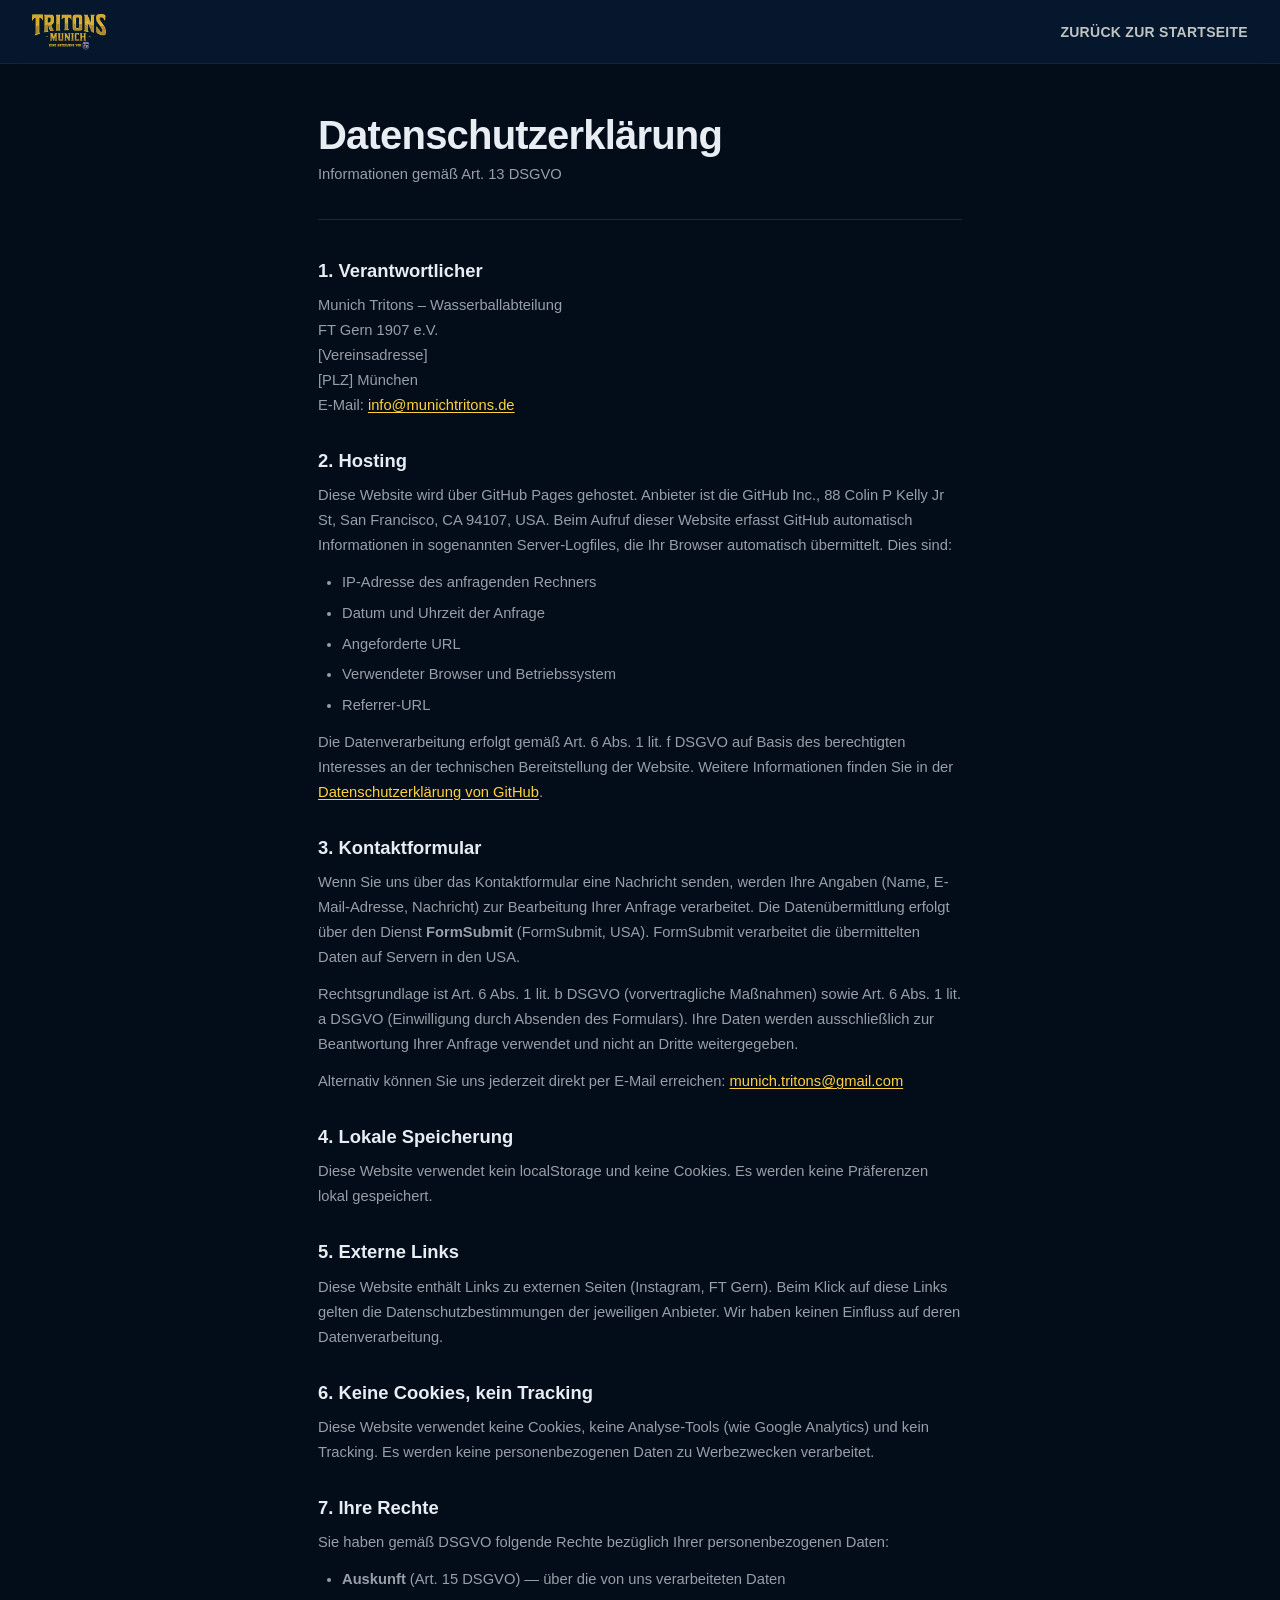
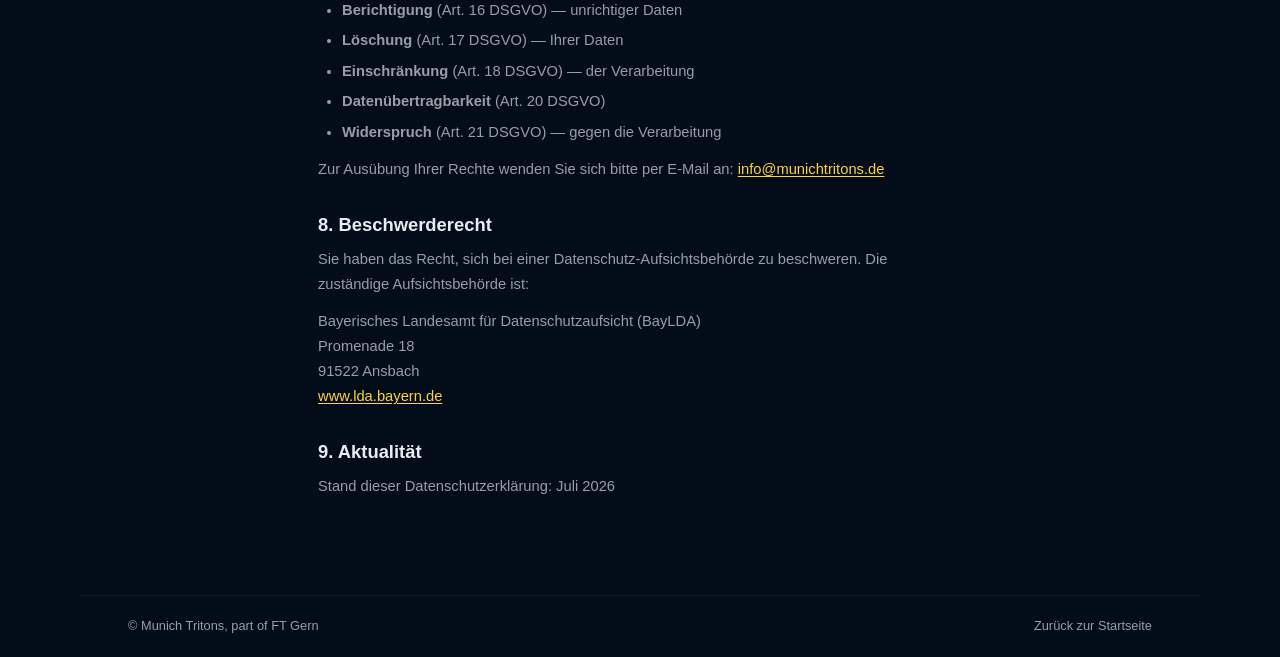
==== commit 6b74394d: "Visual coherence pass: unified dark-first background system Convert Training and FAQ from light to d" ====
--- a/datenschutz.html
+++ b/datenschutz.html
@@ -30,7 +30,7 @@
           <!-- ACTION REQUIRED: Replace with actual details -->
           <p>
             Munich Tritons – Wasserballabteilung<br />
-            FT Gern 1903 e.V.<br />
+            FT Gern 1907 e.V.<br />
             [Vereinsadresse]<br />
             [PLZ] München<br />
             E-Mail: <a href="mailto:info@munichtritons.de">info@munichtritons.de</a>
--- a/styles.css
+++ b/styles.css
@@ -26,7 +26,7 @@
   --radius-xl:  20px;
   --header-h:   64px;
   --max-w:      1120px;
-  --gap-section:clamp(3rem, 6vw, 5rem);
+  --gap-section:clamp(2.5rem, 5vw, 4rem);
 }
 
 /* ── Reset ──────────────────────────────────────────────── */
@@ -170,7 +170,7 @@
 .hero {
   position: relative; min-height: 100vh; min-height: 100dvh;
   display: flex; align-items: center; justify-content: center;
-  padding: calc(var(--header-h) + 2rem) clamp(1.5rem, 5vw, 3rem) 3rem;
+  padding: calc(var(--header-h) + 2rem) clamp(1.5rem, 5vw, 3rem) 7rem;
   background: url('assets/web/hero-bg.jpg') center / cover no-repeat;
   overflow: hidden;
   text-align: center;
@@ -182,9 +182,9 @@
     radial-gradient(ellipse at 50% 40%, rgba(255, 210, 59, .08) 0%, transparent 50%),
     linear-gradient(
       180deg,
-      rgba(3, 13, 26, .85) 0%,
-      rgba(6, 24, 47, .7) 40%,
-      rgba(6, 24, 47, .8) 100%
+      rgba(3, 13, 26, .78) 0%,
+      rgba(6, 24, 47, .6) 40%,
+      rgba(6, 24, 47, .75) 100%
     );
 }
 
@@ -207,6 +207,15 @@
   letter-spacing: .12em; text-transform: uppercase;
   color: var(--sun);
   margin-bottom: .5rem;
+}
+
+.hero-eyebrow {
+  font-size: .8rem;
+  font-weight: 700;
+  letter-spacing: .1em;
+  text-transform: uppercase;
+  color: var(--sun);
+  margin-bottom: .75rem;
 }
 
 .hero-title {
@@ -233,10 +242,18 @@
 
 /* ── Credibility Strip ─────────────────────────────────── */
 .credibility-strip {
-  background: var(--navy-deep);
-  padding: 1.25rem clamp(1rem, 3vw, 2rem);
-  border-top: 1px solid rgba(255, 253, 244, .05);
-  border-bottom: 1px solid rgba(255, 253, 244, .05);
+  position: absolute;
+  bottom: 1.5rem;
+  left: 50%;
+  transform: translateX(-50%);
+  width: calc(100% - 3rem);
+  max-width: var(--max-w);
+  background: var(--glass-bg);
+  backdrop-filter: blur(16px); -webkit-backdrop-filter: blur(16px);
+  border: 1px solid var(--glass-border);
+  border-radius: var(--radius-lg);
+  padding: 1rem clamp(1rem, 3vw, 2rem);
+  z-index: 2;
 }
 
 .credibility-inner {
@@ -270,6 +287,10 @@
   padding: var(--gap-section) clamp(1.5rem, 5vw, 3rem);
 }
 
+.section[id] {
+  scroll-margin-top: var(--header-h);
+}
+
 .section--light {
   background: var(--paper);
   color: var(--ink-dark);
@@ -285,15 +306,48 @@
 .section--dark::before {
   content: "";
   position: absolute; inset: 0;
+  pointer-events: none;
+}
+
+#about { background: var(--navy); }
+#about::before {
+  background: radial-gradient(ellipse at 20% 70%, var(--glow-water), transparent 60%);
+}
+
+#why-join {
+  background: linear-gradient(180deg, var(--navy) 0%, var(--navy-deep) 100%);
+}
+#why-join::before {
+  background: radial-gradient(ellipse at 75% 20%, var(--glow-gold), transparent 55%);
+}
+
+#training { background: var(--navy-deep); }
+#training::before {
+  background: radial-gradient(ellipse at 50% 80%, rgba(10, 132, 255, .05), transparent 60%);
+}
+
+#gallery { background: var(--navy); }
+#gallery::before {
+  background: radial-gradient(ellipse at 60% 40%, var(--glow-gold), transparent 55%);
+}
+
+#faq {
+  background: linear-gradient(180deg, var(--navy) 0%, var(--navy-deep) 100%);
+}
+#faq::before {
+  background: radial-gradient(ellipse at 30% 50%, var(--glow-water), transparent 55%);
+}
+
+#contact { background: var(--navy-deep); }
+#contact::before {
   background:
     radial-gradient(ellipse at 80% 20%, var(--glow-gold), transparent 55%),
     radial-gradient(ellipse at 20% 80%, var(--glow-water), transparent 55%);
-  pointer-events: none;
 }
 
 .section-copy {
   max-width: var(--max-w);
-  margin: 0 auto 2.5rem;
+  margin: 0 auto 2rem;
 }
 
 .section--light .section-copy h2 {
@@ -323,8 +377,8 @@
 }
 
 /* ── About Section ──────────────────────────────────────── */
-.about-section {
-  max-width: calc(var(--max-w) + 6rem);
+.about-grid {
+  max-width: var(--max-w);
   margin: 0 auto;
   display: grid;
   grid-template-columns: 1fr 1fr;
@@ -332,20 +386,20 @@
   align-items: center;
 }
 
-.about-section .section-copy {
+.about-grid .section-copy {
   margin-bottom: 0;
 }
 
-.about-section .section-copy p {
+.about-grid .section-copy p {
   max-width: none;
 }
 
-.about-section .section-copy a {
+.about-grid .section-copy a {
   color: var(--sun-soft);
   text-decoration: underline;
   text-underline-offset: 2px;
 }
-.about-section .section-copy a:hover { color: var(--sun); }
+.about-grid .section-copy a:hover { color: var(--sun); }
 
 .about-image-wrap {
   border-radius: var(--radius-xl);
@@ -360,8 +414,34 @@
   aspect-ratio: 16 / 10;
   transition: transform .5s;
 }
+.about-image-wrap {
+  border: 1px solid rgba(255, 255, 255, .08);
+  transition: border-color .3s, box-shadow .3s;
+}
+.about-image-wrap:hover {
+  border-color: rgba(255, 210, 59, .15);
+  box-shadow: 0 20px 60px rgba(0, 0, 0, .3), 0 0 30px rgba(255, 210, 59, .05);
+}
 .about-image-wrap:hover .about-image {
   transform: scale(1.03);
+}
+
+.about-tags {
+  display: flex;
+  flex-wrap: wrap;
+  gap: .5rem;
+  margin-top: 1.25rem;
+}
+.tag {
+  display: inline-block;
+  padding: .3rem .75rem;
+  font-size: .75rem;
+  font-weight: 700;
+  letter-spacing: .04em;
+  color: var(--sun);
+  background: var(--glass-bg);
+  border: 1px solid rgba(255, 210, 59, .2);
+  border-radius: 100px;
 }
 
 /* ── Why Join / Benefits (dark section) ───────────────── */
@@ -428,15 +508,18 @@
 
 .fact-list > div {
   padding: 1.75rem 1.5rem;
-  background: var(--navy);
+  background: var(--surface);
+  border: 1px solid rgba(255, 255, 255, .08);
+  border-left: 3px solid var(--sun);
   border-radius: var(--radius-lg);
-  border-left: 3px solid var(--sun);
-  box-shadow: var(--shadow-sm);
+  box-shadow: 0 8px 32px rgba(0, 0, 0, .25);
   transition: transform .3s, box-shadow .3s;
+  position: relative;
+  z-index: 1;
 }
 .fact-list > div:hover {
   transform: translateY(-2px);
-  box-shadow: var(--shadow);
+  box-shadow: 0 12px 40px rgba(0, 0, 0, .35);
 }
 
 .fact-list dt {
@@ -451,21 +534,21 @@
 .fact-list dd {
   margin: 0;
   font-size: 1.05rem; font-weight: 700;
-  color: var(--ink-light);
+  color: var(--ink-dark);
 }
 .fact-list dd a {
-  color: var(--ink-light);
+  color: var(--ink-dark);
   text-decoration: underline;
   text-decoration-color: var(--sun);
   text-underline-offset: 3px;
 }
-.fact-list dd a:hover { color: var(--sun); }
+.fact-list dd a:hover { color: var(--sun-soft); }
 
 .fact-note {
   margin: .35rem 0 0;
   font-size: .82rem;
   font-weight: 400;
-  color: rgba(255,255,255,.5);
+  color: var(--ink-muted);
   font-style: italic;
 }
 
@@ -475,13 +558,21 @@
   margin: 0 auto;
   display: grid;
   grid-template-columns: repeat(3, 1fr);
-  gap: 1rem;
+  gap: .75rem;
+  position: relative;
+  z-index: 1;
 }
 
 .gallery-item {
-  border-radius: var(--radius-xl);
+  border-radius: var(--radius-lg);
   overflow: hidden;
-  box-shadow: var(--shadow-sm);
+  border: 1px solid rgba(255, 255, 255, .08);
+  box-shadow: 0 8px 32px rgba(0, 0, 0, .3);
+  transition: border-color .3s, box-shadow .3s;
+}
+.gallery-item:hover {
+  border-color: rgba(255, 210, 59, .15);
+  box-shadow: 0 12px 40px rgba(0, 0, 0, .4);
 }
 
 .gallery-item:first-child {
@@ -495,6 +586,7 @@
 }
 .gallery-item:hover img {
   transform: scale(1.04);
+  filter: brightness(1.08);
 }
 
 /* ── FAQ Section ────────────────────────────────────────── */
@@ -502,17 +594,34 @@
   max-width: 720px;
   margin: 0 auto;
   counter-reset: faq;
+  display: flex;
+  flex-direction: column;
+  gap: .75rem;
 }
 
 .faq-item {
-  border-bottom: 1px solid rgba(6, 24, 47, .1);
   counter-increment: faq;
+  background: var(--surface);
+  border: 1px solid rgba(255, 255, 255, .08);
+  border-radius: var(--radius-lg);
+  box-shadow: 0 4px 16px rgba(0, 0, 0, .2);
+  transition: background .25s, border-color .25s, box-shadow .25s;
+  position: relative;
+  z-index: 1;
+}
+.faq-item:hover {
+  border-color: rgba(255, 255, 255, .15);
+  box-shadow: 0 8px 24px rgba(0, 0, 0, .3);
+}
+.faq-item[open] {
+  border-color: rgba(255, 210, 59, .4);
+  box-shadow: 0 4px 16px rgba(255, 210, 59, .06);
 }
 
 .faq-item summary {
   display: flex; align-items: center;
   gap: 1rem;
-  padding: 1.25rem 0;
+  padding: 1.15rem 1.25rem;
   font-size: 1.05rem; font-weight: 700;
   color: var(--ink-dark);
   cursor: pointer;
@@ -533,7 +642,7 @@
   flex-shrink: 0;
 }
 
-.faq-item summary:hover { color: var(--sun-soft); }
+.faq-item summary:hover { color: var(--sun); }
 
 .faq-chevron {
   width: 20px; height: 20px;
@@ -548,7 +657,7 @@
 }
 
 .faq-item p {
-  padding: 0 0 1.25rem 2.75rem;
+  padding: 0 1.25rem 1.15rem 3.75rem;
   color: var(--ink-muted);
   line-height: 1.6;
 }
@@ -561,9 +670,18 @@
 .faq-item a:hover { color: var(--sun); }
 
 /* ── Contact Section (dark) ────────────────────────────── */
+.contact-grid {
+  max-width: var(--max-w);
+  margin: 0 auto;
+  display: grid;
+  grid-template-columns: 1fr 1.2fr;
+  gap: 2.5rem;
+  align-items: center;
+  position: relative;
+  z-index: 1;
+}
+
 .contact-section .join-copy {
-  max-width: var(--max-w);
-  margin: 0 auto 2.5rem;
   position: relative;
   z-index: 1;
 }
@@ -572,15 +690,33 @@
   font-weight: 800;
   color: var(--ink-light);
   letter-spacing: -.02em;
+  margin-bottom: .5rem;
 }
 .contact-section .join-copy p {
   color: var(--ink-faded);
-  max-width: 480px;
-}
+  max-width: 400px;
+}
+
+.contact-links {
+  display: flex;
+  flex-direction: column;
+  gap: .75rem;
+  margin-top: 1.75rem;
+}
+
+.contact-link {
+  display: inline-flex;
+  align-items: center;
+  gap: .5rem;
+  font-size: .9rem;
+  font-weight: 600;
+  color: var(--ink-faded);
+  transition: color .2s;
+}
+.contact-link .icon { width: 18px; height: 18px; color: var(--sun); }
+.contact-link:hover { color: var(--sun); }
 
 .form-card {
-  max-width: 560px;
-  margin: 0 auto;
   background: var(--glass-bg);
   border: 1px solid var(--glass-border);
   border-radius: var(--radius-xl);
@@ -890,111 +1026,90 @@
 
 /* ── Footer ─────────────────────────────────────────────── */
 .site-footer {
-  background: linear-gradient(180deg, var(--navy) 0%, var(--navy-deep) 100%);
+  background: var(--navy-deep);
   color: var(--ink-faded);
-  border-top: 2px solid var(--sun);
-  position: relative;
-  overflow: hidden;
-}
-
-.site-footer::before {
-  content: "";
-  position: absolute; inset: 0;
-  background:
-    radial-gradient(ellipse at 15% 30%, rgba(255, 210, 59, .06), transparent 50%),
-    radial-gradient(ellipse at 85% 60%, rgba(10, 132, 255, .05), transparent 50%);
-  pointer-events: none;
-}
-
-.footer-main {
-  position: relative;
-  max-width: var(--max-w);
-  margin: 0 auto;
-  display: grid;
-  grid-template-columns: 1.6fr 1fr 1fr .8fr;
-  gap: 2rem;
-  align-items: start;
-  padding: 3.5rem clamp(1.5rem, 5vw, 3rem) 2rem;
-}
-
-.footer-brand {
-  display: flex;
-  align-items: flex-start;
-  gap: 1rem;
-}
-
-.footer-logo {
-  width: 56px; height: auto;
-  flex-shrink: 0;
-}
-
-.footer-brand-text {
-  display: flex;
-  flex-direction: column;
-  gap: .15rem;
-}
-
-.footer-brand-name {
-  font-size: 1rem;
-  font-weight: 800;
-  color: var(--ink-light);
-  letter-spacing: -.01em;
-}
-
-.footer-brand-sub {
-  font-size: .8rem;
-  color: var(--sun);
-  font-weight: 600;
-}
-
-.footer-brand-tagline {
-  font-size: .8rem;
-  color: rgba(255, 253, 244, .4);
-  line-height: 1.5;
-  margin: .35rem 0 0;
-  max-width: 240px;
-}
-
-.footer-col h3 {
-  font-size: .65rem;
-  font-weight: 700;
-  letter-spacing: .14em;
-  text-transform: uppercase;
-  color: var(--sun);
-  margin-bottom: .75rem;
-}
-
-.footer-col li { margin-bottom: .35rem; }
-
-.footer-col a {
-  display: inline-flex; align-items: center; gap: .4rem;
-  font-size: .85rem;
-  color: rgba(255, 253, 244, .55);
-  transition: color .2s;
-}
-.footer-col a:hover { color: var(--sun); }
-.footer-col .icon { width: 15px; height: 15px; flex-shrink: 0; }
-
-.footer-bottom {
-  position: relative;
+  border-top: 1px solid rgba(255, 253, 244, .06);
+}
+
+.footer-inner {
   max-width: var(--max-w);
   margin: 0 auto;
   display: flex;
   align-items: center;
   justify-content: space-between;
-  padding: 1rem clamp(1.5rem, 5vw, 3rem);
-  border-top: 1px solid rgba(255, 253, 244, .08);
-  font-size: .78rem;
-}
-.footer-bottom p { margin: 0; color: rgba(255, 253, 244, .35); }
+  gap: 2rem;
+  padding: 1.5rem clamp(1.5rem, 5vw, 3rem);
+  flex-wrap: wrap;
+}
+
+.footer-brand {
+  display: flex;
+  align-items: center;
+  gap: .75rem;
+}
+
+.footer-logo {
+  width: 36px; height: auto;
+  flex-shrink: 0;
+}
+
+.footer-brand-text {
+  display: flex;
+  flex-direction: column;
+  gap: 0;
+}
+
+.footer-brand-name {
+  font-size: .9rem;
+  font-weight: 800;
+  color: var(--ink-light);
+  letter-spacing: -.01em;
+  line-height: 1.2;
+}
+
+.footer-brand-sub {
+  font-size: .72rem;
+  color: var(--sun);
+  font-weight: 600;
+}
+
+.footer-links {
+  display: flex;
+  align-items: center;
+  gap: 1.25rem;
+}
+
+.footer-links a {
+  font-size: .8rem;
+  font-weight: 600;
+  color: rgba(255, 253, 244, .5);
+  transition: color .2s;
+}
+.footer-links a:hover { color: var(--sun); }
+
+.footer-meta {
+  display: flex;
+  align-items: center;
+  gap: .5rem;
+  font-size: .75rem;
+  color: rgba(255, 253, 244, .3);
+}
+
+.footer-meta a {
+  color: rgba(255, 253, 244, .4);
+  transition: color .2s;
+}
+.footer-meta a:hover { color: var(--sun); }
+
+.footer-sep { color: rgba(255, 253, 244, .2); }
 
 .back-to-top {
-  display: inline-flex; align-items: center; gap: .35rem;
-  font-size: .75rem; font-weight: 600;
-  color: rgba(255, 253, 244, .45);
-  padding: .35rem .85rem;
+  display: inline-flex; align-items: center; justify-content: center;
+  width: 28px; height: 28px;
+  margin-left: .5rem;
+  color: rgba(255, 253, 244, .4);
   border: 1px solid rgba(255, 253, 244, .12);
-  border-radius: 100px;
+  border-radius: 50%;
   transition: color .2s, border-color .2s, background .2s;
 }
 .back-to-top:hover {
@@ -1053,13 +1168,6 @@
 
 .gallery-item { cursor: zoom-in; }
 
-.back-to-top {
-  display: inline-flex; align-items: center; gap: .35rem;
-  font-weight: 600; text-transform: uppercase;
-  font-size: .75rem; letter-spacing: .06em;
-}
-.back-to-top .icon { width: 16px; height: 16px; }
-
 /* ── Reveal animation ───────────────────────────────────── */
 .reveal {
   opacity: 0;
@@ -1080,7 +1188,7 @@
 
 /* ── Responsive: Tablet ─────────────────────────────────── */
 @media (max-width: 980px) {
-  .about-section {
+  .about-grid {
     grid-template-columns: 1fr;
     gap: 2rem;
   }
@@ -1092,12 +1200,13 @@
     grid-column: 1 / -1;
   }
 
-  .footer-main {
-    grid-template-columns: 1fr 1fr 1fr;
-  }
-  .footer-brand {
-    grid-column: 1 / -1;
-  }
+  .footer-inner {
+    flex-direction: column;
+    text-align: center;
+    gap: 1rem;
+  }
+  .footer-links { flex-wrap: wrap; justify-content: center; }
+  .footer-meta { flex-wrap: wrap; justify-content: center; }
 }
 
 /* ── Responsive: Mobile ─────────────────────────────────── */
@@ -1128,6 +1237,7 @@
 
   .hero {
     padding-top: calc(var(--header-h) + 1rem);
+    padding-bottom: 6.5rem;
     min-height: 90vh;
   }
   .hero-logo {
@@ -1137,11 +1247,17 @@
     font-size: clamp(1.8rem, 6vw, 2.5rem);
   }
 
+  .credibility-strip {
+    width: calc(100% - 2rem);
+    bottom: 1rem;
+    padding: .75rem 1rem;
+  }
   .credibility-inner {
-    gap: 1rem;
+    gap: .75rem;
+    flex-wrap: wrap;
   }
   .credibility-item {
-    font-size: .78rem;
+    font-size: .75rem;
   }
 
   .gallery-grid {
@@ -1149,18 +1265,9 @@
   }
   .gallery-item:first-child { grid-column: auto; }
 
-  .footer-main {
-    grid-template-columns: 1fr 1fr;
-    gap: 1.5rem;
-  }
-  .footer-brand {
-    grid-column: 1 / -1;
-  }
-
-  .footer-bottom {
-    flex-direction: column;
-    gap: .75rem;
-    text-align: center;
+  .contact-grid {
+    grid-template-columns: 1fr;
+    gap: 2rem;
   }
 
   .form-card {
@@ -1188,10 +1295,19 @@
     grid-template-columns: 1fr;
   }
 
+  .credibility-strip {
+    bottom: .75rem;
+    width: calc(100% - 1.5rem);
+    padding: .6rem .75rem;
+  }
   .credibility-inner {
     display: grid;
     grid-template-columns: 1fr 1fr;
     justify-items: center;
+    gap: .5rem;
+  }
+  .credibility-item {
+    font-size: .7rem;
   }
 }
 
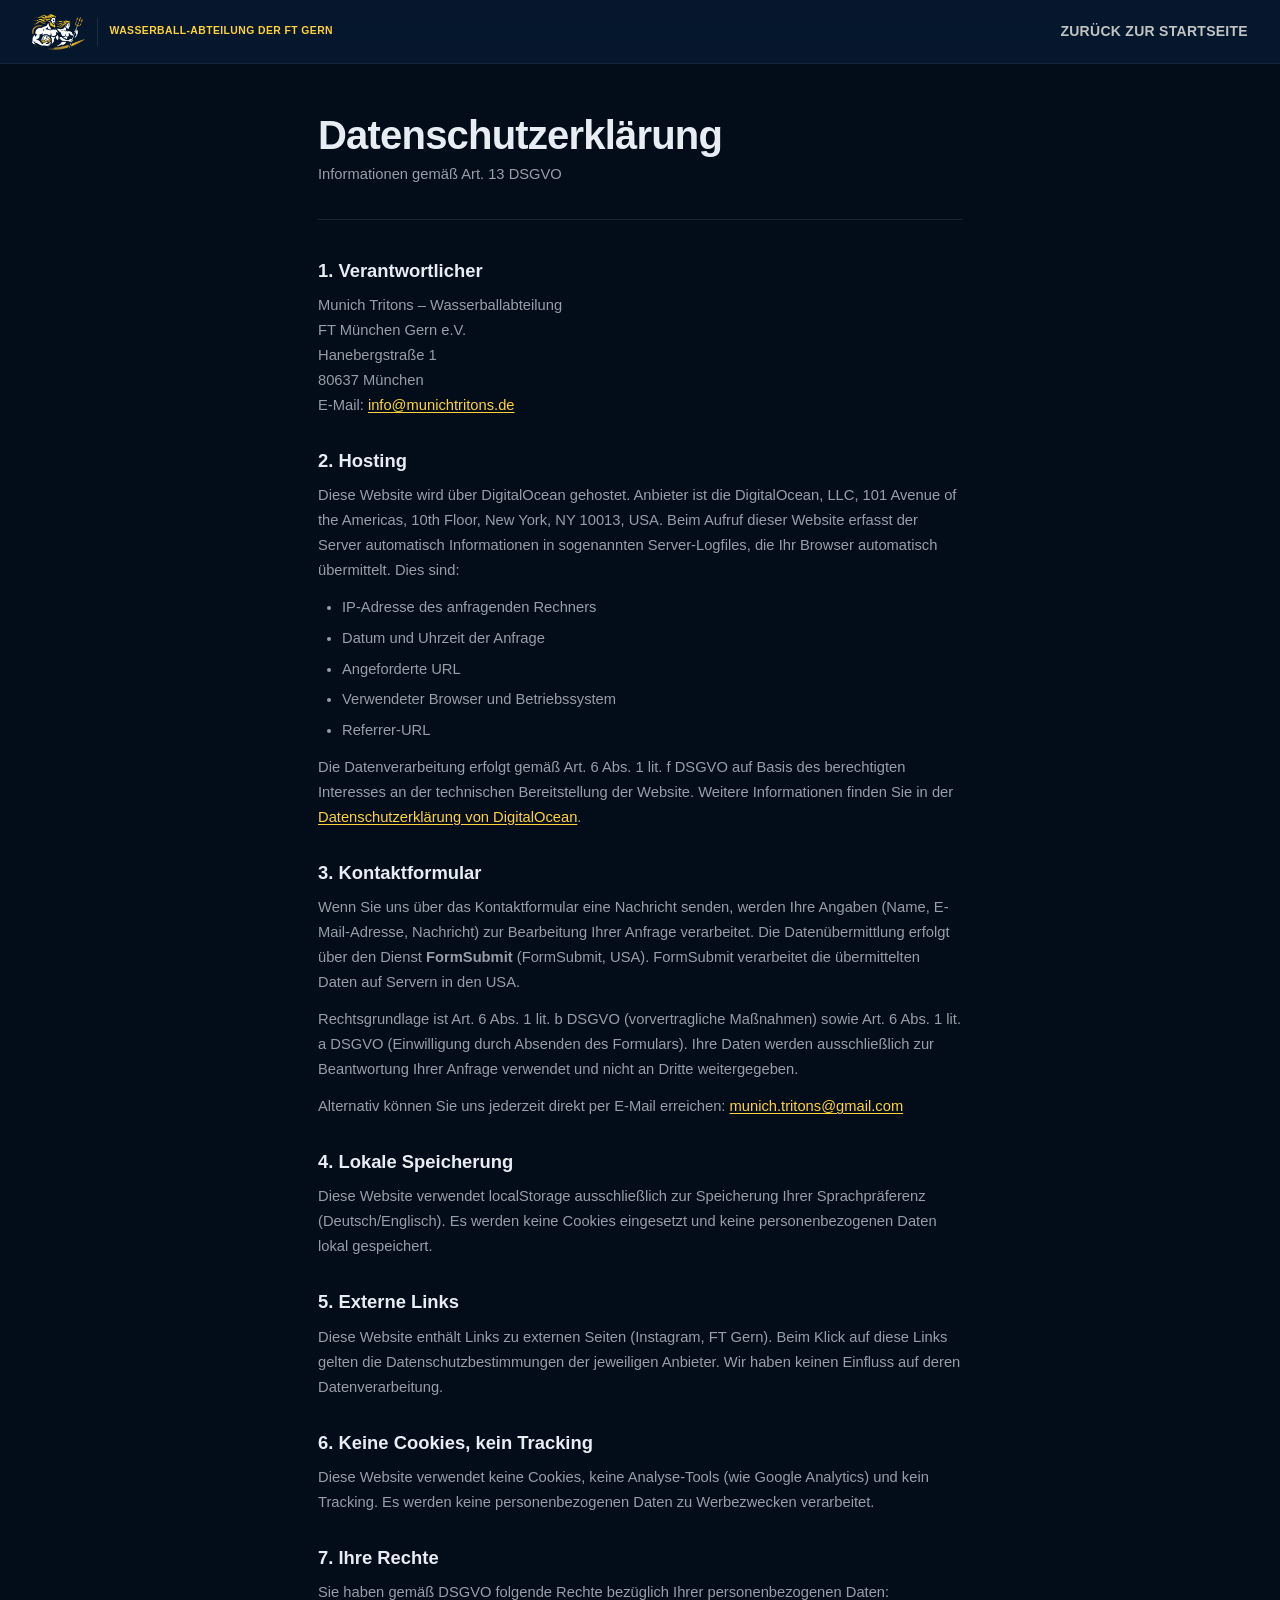
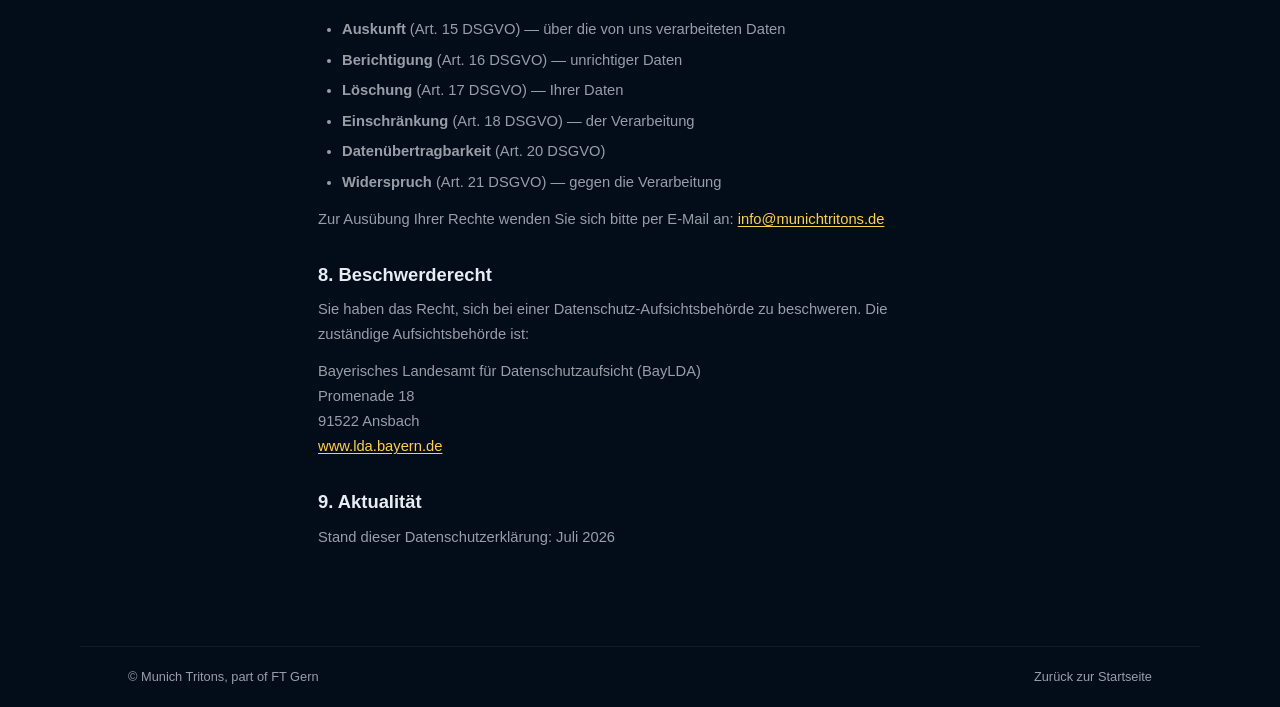
==== commit 0de894f9: "Switch deployment from GitHub Pages to DigitalOcean Droplet Replaces the GitHub Pages workflow with " ====
--- a/datenschutz.html
+++ b/datenschutz.html
@@ -10,12 +10,17 @@
     <link rel="apple-touch-icon" sizes="180x180" href="assets/web/apple-touch-icon.png" />
   </head>
   <body>
-    <!-- TODO: Datenschutzerklärung must be reviewed by the team before going live. Verify all legal details are accurate. -->
-    <header class="legal-header">
-      <a href="index.html" class="brand" aria-label="Munich Tritons Home">
-        <img src="assets/web/logo-graphic.png" alt="" width="40" height="40" />
-      </a>
-      <nav>
+    <header class="site-header legal-header">
+      <div class="brand-group">
+        <a class="brand" href="index.html" aria-label="Munich Tritons Home">
+          <img class="brand-wordmark" src="assets/web/nav-logo.png" alt="" aria-hidden="true" />
+        </a>
+        <span class="brand-spacer"></span>
+        <a class="brand-abteilung" href="https://ftgern.de" target="_blank" rel="noopener" aria-label="FT Gern website">
+          <span>Wasserball-Abteilung der FT Gern</span>
+        </a>
+      </div>
+      <nav class="site-nav" style="position:static;height:auto;width:auto;background:none;padding:0;visibility:visible;opacity:1">
         <a href="index.html">Zurück zur Startseite</a>
       </nav>
     </header>
@@ -27,19 +32,18 @@
 
         <section>
           <h2>1. Verantwortlicher</h2>
-          <!-- ACTION REQUIRED: Replace with actual details -->
           <p>
             Munich Tritons – Wasserballabteilung<br />
-            FT Gern 1907 e.V.<br />
-            [Vereinsadresse]<br />
-            [PLZ] München<br />
+            FT München Gern e.V.<br />
+            Hanebergstraße 1<br />
+            80637 München<br />
             E-Mail: <a href="mailto:info@munichtritons.de">info@munichtritons.de</a>
           </p>
         </section>
 
         <section>
           <h2>2. Hosting</h2>
-          <p>Diese Website wird über GitHub Pages gehostet. Anbieter ist die GitHub Inc., 88 Colin P Kelly Jr St, San Francisco, CA 94107, USA. Beim Aufruf dieser Website erfasst GitHub automatisch Informationen in sogenannten Server-Logfiles, die Ihr Browser automatisch übermittelt. Dies sind:</p>
+          <p>Diese Website wird über DigitalOcean gehostet. Anbieter ist die DigitalOcean, LLC, 101 Avenue of the Americas, 10th Floor, New York, NY 10013, USA. Beim Aufruf dieser Website erfasst der Server automatisch Informationen in sogenannten Server-Logfiles, die Ihr Browser automatisch übermittelt. Dies sind:</p>
           <ul>
             <li>IP-Adresse des anfragenden Rechners</li>
             <li>Datum und Uhrzeit der Anfrage</li>
@@ -47,7 +51,7 @@
             <li>Verwendeter Browser und Betriebssystem</li>
             <li>Referrer-URL</li>
           </ul>
-          <p>Die Datenverarbeitung erfolgt gemäß Art. 6 Abs. 1 lit. f DSGVO auf Basis des berechtigten Interesses an der technischen Bereitstellung der Website. Weitere Informationen finden Sie in der <a href="https://docs.github.com/en/site-policy/privacy-policies/github-general-privacy-statement" target="_blank" rel="noopener">Datenschutzerklärung von GitHub</a>.</p>
+          <p>Die Datenverarbeitung erfolgt gemäß Art. 6 Abs. 1 lit. f DSGVO auf Basis des berechtigten Interesses an der technischen Bereitstellung der Website. Weitere Informationen finden Sie in der <a href="https://www.digitalocean.com/legal/privacy-policy" target="_blank" rel="noopener">Datenschutzerklärung von DigitalOcean</a>.</p>
         </section>
 
         <section>
@@ -59,7 +63,7 @@
 
         <section>
           <h2>4. Lokale Speicherung</h2>
-          <p>Diese Website verwendet kein localStorage und keine Cookies. Es werden keine Präferenzen lokal gespeichert.</p>
+          <p>Diese Website verwendet localStorage ausschließlich zur Speicherung Ihrer Sprachpräferenz (Deutsch/Englisch). Es werden keine Cookies eingesetzt und keine personenbezogenen Daten lokal gespeichert.</p>
         </section>
 
         <section>
--- a/styles.css
+++ b/styles.css
@@ -131,8 +131,19 @@
   box-shadow: 0 2px 20px rgba(0, 0, 0, .2);
 }
 
+.brand-group { display: flex; align-items: center; }
 .brand { display: flex; align-items: center; }
 .brand-wordmark { height: 40px; width: auto; }
+.brand-spacer { width: 1px; height: 28px; background: var(--glass-border); margin: 0 .75rem; }
+.brand-abteilung {
+  display: flex; align-items: center;
+  font-size: .65rem; font-weight: 700;
+  letter-spacing: .04em; text-transform: uppercase;
+  color: var(--sun);
+  transition: color .2s;
+  white-space: nowrap;
+}
+.brand-abteilung:hover { color: #ffe066; }
 
 .site-nav {
   display: flex; align-items: center; gap: 1.5rem;
@@ -146,6 +157,23 @@
 }
 .site-nav a:hover,
 .site-nav a.active { color: var(--sun); }
+
+.lang-toggle {
+  background: var(--glass-bg);
+  border: 1px solid var(--glass-border);
+  color: var(--ink-light);
+  font-size: .8rem;
+  font-weight: 700;
+  letter-spacing: .05em;
+  padding: .35rem .65rem;
+  border-radius: var(--radius);
+  cursor: pointer;
+  transition: background .2s, color .2s;
+}
+.lang-toggle:hover {
+  background: var(--sun);
+  color: var(--navy);
+}
 
 /* ── Menu button (mobile) ───────────────────────────────── */
 .menu-button {
@@ -207,15 +235,6 @@
   letter-spacing: .12em; text-transform: uppercase;
   color: var(--sun);
   margin-bottom: .5rem;
-}
-
-.hero-eyebrow {
-  font-size: .8rem;
-  font-weight: 700;
-  letter-spacing: .1em;
-  text-transform: uppercase;
-  color: var(--sun);
-  margin-bottom: .75rem;
 }
 
 .hero-title {
@@ -314,9 +333,7 @@
   background: radial-gradient(ellipse at 20% 70%, var(--glow-water), transparent 60%);
 }
 
-#why-join {
-  background: linear-gradient(180deg, var(--navy) 0%, var(--navy-deep) 100%);
-}
+#why-join { background: var(--navy-deep); }
 #why-join::before {
   background: radial-gradient(ellipse at 75% 20%, var(--glow-gold), transparent 55%);
 }
@@ -331,9 +348,7 @@
   background: radial-gradient(ellipse at 60% 40%, var(--glow-gold), transparent 55%);
 }
 
-#faq {
-  background: linear-gradient(180deg, var(--navy) 0%, var(--navy-deep) 100%);
-}
+#faq { background: var(--navy-deep); }
 #faq::before {
   background: radial-gradient(ellipse at 30% 50%, var(--glow-water), transparent 55%);
 }
@@ -508,17 +523,19 @@
 
 .fact-list > div {
   padding: 1.75rem 1.5rem;
-  background: var(--surface);
-  border: 1px solid rgba(255, 255, 255, .08);
+  background: var(--glass-bg);
+  border: 1px solid var(--glass-border);
   border-left: 3px solid var(--sun);
   border-radius: var(--radius-lg);
+  backdrop-filter: blur(12px); -webkit-backdrop-filter: blur(12px);
   box-shadow: 0 8px 32px rgba(0, 0, 0, .25);
-  transition: transform .3s, box-shadow .3s;
+  transition: transform .3s, box-shadow .3s, background .3s;
   position: relative;
   z-index: 1;
 }
 .fact-list > div:hover {
   transform: translateY(-2px);
+  background: rgba(255, 255, 255, .09);
   box-shadow: 0 12px 40px rgba(0, 0, 0, .35);
 }
 
@@ -534,10 +551,10 @@
 .fact-list dd {
   margin: 0;
   font-size: 1.05rem; font-weight: 700;
-  color: var(--ink-dark);
+  color: var(--ink-light);
 }
 .fact-list dd a {
-  color: var(--ink-dark);
+  color: var(--ink-light);
   text-decoration: underline;
   text-decoration-color: var(--sun);
   text-underline-offset: 3px;
@@ -548,45 +565,53 @@
   margin: .35rem 0 0;
   font-size: .82rem;
   font-weight: 400;
-  color: var(--ink-muted);
+  color: var(--ink-faded);
   font-style: italic;
 }
 
 /* ── Gallery Section ────────────────────────────────────── */
-.gallery-grid {
+.gallery-section {
+  padding-top: 4.5rem;
+  padding-bottom: 5rem;
+}
+
+.gallery-inner {
   max-width: var(--max-w);
   margin: 0 auto;
+}
+
+.gallery-grid {
   display: grid;
-  grid-template-columns: repeat(3, 1fr);
-  gap: .75rem;
-  position: relative;
-  z-index: 1;
-}
-
-.gallery-item {
-  border-radius: var(--radius-lg);
+  grid-template-columns: 7fr 5fr;
+  grid-template-rows: 220px 220px;
+  gap: 1rem;
+}
+
+.gallery-featured {
+  grid-row: 1 / -1;
+}
+
+.gallery-card {
+  border-radius: var(--radius-xl);
   overflow: hidden;
   border: 1px solid rgba(255, 255, 255, .08);
   box-shadow: 0 8px 32px rgba(0, 0, 0, .3);
-  transition: border-color .3s, box-shadow .3s;
-}
-.gallery-item:hover {
-  border-color: rgba(255, 210, 59, .15);
-  box-shadow: 0 12px 40px rgba(0, 0, 0, .4);
-}
-
-.gallery-item:first-child {
-  grid-column: 1 / 3;
-}
-
-.gallery-item img {
+  cursor: zoom-in;
+  transition: border-color .3s ease, box-shadow .3s ease;
+}
+.gallery-card:hover {
+  border-color: rgba(255, 210, 59, .12);
+  box-shadow: 0 12px 44px rgba(0, 0, 0, .45);
+}
+
+.gallery-card img {
   width: 100%; height: 100%;
   object-fit: cover;
-  transition: transform .5s;
-}
-.gallery-item:hover img {
-  transform: scale(1.04);
-  filter: brightness(1.08);
+  transition: transform .6s ease, filter .6s ease;
+}
+.gallery-card:hover img {
+  transform: scale(1.02);
+  filter: brightness(1.04);
 }
 
 /* ── FAQ Section ────────────────────────────────────────── */
@@ -601,9 +626,10 @@
 
 .faq-item {
   counter-increment: faq;
-  background: var(--surface);
-  border: 1px solid rgba(255, 255, 255, .08);
+  background: var(--glass-bg);
+  border: 1px solid var(--glass-border);
   border-radius: var(--radius-lg);
+  backdrop-filter: blur(12px); -webkit-backdrop-filter: blur(12px);
   box-shadow: 0 4px 16px rgba(0, 0, 0, .2);
   transition: background .25s, border-color .25s, box-shadow .25s;
   position: relative;
@@ -623,7 +649,7 @@
   gap: 1rem;
   padding: 1.15rem 1.25rem;
   font-size: 1.05rem; font-weight: 700;
-  color: var(--ink-dark);
+  color: var(--ink-light);
   cursor: pointer;
   list-style: none;
   transition: color .2s;
@@ -646,7 +672,7 @@
 
 .faq-chevron {
   width: 20px; height: 20px;
-  color: var(--ink-muted);
+  color: var(--ink-faded);
   transition: transform .3s, color .3s;
   flex-shrink: 0;
   margin-left: auto;
@@ -658,7 +684,7 @@
 
 .faq-item p {
   padding: 0 1.25rem 1.15rem 3.75rem;
-  color: var(--ink-muted);
+  color: var(--ink-faded);
   line-height: 1.6;
 }
 
@@ -670,13 +696,18 @@
 .faq-item a:hover { color: var(--sun); }
 
 /* ── Contact Section (dark) ────────────────────────────── */
+.contact-section {
+  padding-top: clamp(2rem, 4vw, 3rem);
+  padding-bottom: clamp(2rem, 4vw, 3rem);
+}
+
 .contact-grid {
   max-width: var(--max-w);
   margin: 0 auto;
   display: grid;
   grid-template-columns: 1fr 1.2fr;
   gap: 2.5rem;
-  align-items: center;
+  align-items: start;
   position: relative;
   z-index: 1;
 }
@@ -697,11 +728,47 @@
   max-width: 400px;
 }
 
+.next-steps {
+  list-style: none;
+  padding: 0;
+  margin: 1.5rem 0 0;
+  display: flex;
+  flex-direction: column;
+  gap: .75rem;
+  counter-reset: steps;
+}
+
+.next-steps li {
+  counter-increment: steps;
+  display: flex;
+  align-items: center;
+  gap: .75rem;
+  font-size: .9rem;
+  color: var(--ink-faded);
+  line-height: 1.4;
+}
+
+.next-steps li::before {
+  content: counter(steps);
+  display: flex;
+  align-items: center;
+  justify-content: center;
+  width: 1.6rem;
+  height: 1.6rem;
+  border-radius: 50%;
+  background: rgba(255, 255, 255, .08);
+  border: 1px solid var(--glass-border);
+  color: var(--sun);
+  font-size: .7rem;
+  font-weight: 700;
+  flex-shrink: 0;
+}
+
 .contact-links {
   display: flex;
   flex-direction: column;
   gap: .75rem;
-  margin-top: 1.75rem;
+  margin-top: 1.5rem;
 }
 
 .contact-link {
@@ -757,10 +824,7 @@
 .input-wrap input:focus ~ label,
 .input-wrap input:not(:placeholder-shown) ~ label,
 .input-wrap textarea:focus ~ label,
-.input-wrap textarea:not(:placeholder-shown) ~ label,
-.input-wrap select:focus ~ label,
-.input-wrap select:valid ~ label,
-.select-wrap.has-value label {
+.input-wrap textarea:not(:placeholder-shown) ~ label {
   top: .45rem;
   transform: translateY(0);
   font-size: .7rem;
@@ -772,7 +836,6 @@
 
 .join-form input[type="text"],
 .join-form input[type="email"],
-.join-form select,
 .join-form textarea {
   width: 100%;
   padding: 1.4rem 1rem .6rem;
@@ -790,19 +853,12 @@
   color: transparent;
 }
 
-.join-form select option {
-  background: var(--navy);
-  color: var(--ink-light);
-}
-
 .join-form input:hover,
-.join-form select:hover,
 .join-form textarea:hover {
   border-color: rgba(255, 255, 255, .25);
 }
 
 .join-form input:focus,
-.join-form select:focus,
 .join-form textarea:focus {
   border-color: var(--sun);
   box-shadow: 0 0 0 3px var(--focus-ring);
@@ -813,8 +869,6 @@
   resize: vertical;
   min-height: 100px;
 }
-
-.join-form select { cursor: pointer; }
 
 .field-error {
   font-size: .78rem;
@@ -831,18 +885,15 @@
 }
 
 .form-field.invalid input,
-.form-field.invalid select,
 .form-field.invalid textarea {
   border-color: #ef5350;
 }
 .form-field.invalid input:focus,
-.form-field.invalid select:focus,
 .form-field.invalid textarea:focus {
   box-shadow: 0 0 0 3px rgba(239, 83, 80, .25);
 }
 
 .form-field.valid input,
-.form-field.valid select,
 .form-field.valid textarea {
   border-color: #4caf50;
 }
@@ -1038,7 +1089,7 @@
   align-items: center;
   justify-content: space-between;
   gap: 2rem;
-  padding: 1.5rem clamp(1.5rem, 5vw, 3rem);
+  padding: 1.5rem clamp(1rem, 3vw, 2rem);
   flex-wrap: wrap;
 }
 
@@ -1049,7 +1100,7 @@
 }
 
 .footer-logo {
-  width: 36px; height: auto;
+  height: 2.4rem; width: auto;
   flex-shrink: 0;
 }
 
@@ -1166,7 +1217,7 @@
 }
 .lightbox-close:hover { color: #fff; }
 
-.gallery-item { cursor: zoom-in; }
+.about-image-wrap { cursor: zoom-in; }
 
 /* ── Reveal animation ───────────────────────────────────── */
 .reveal {
@@ -1195,9 +1246,10 @@
 
   .gallery-grid {
     grid-template-columns: 1fr 1fr;
-  }
-  .gallery-item:first-child {
-    grid-column: 1 / -1;
+    grid-template-rows: 200px 200px 200px;
+  }
+  .gallery-featured {
+    grid-row: auto;
   }
 
   .footer-inner {
@@ -1235,6 +1287,11 @@
     border-bottom: 1px solid rgba(255, 253, 244, .06);
   }
 
+  .site-nav .lang-toggle {
+    margin-top: .75rem;
+    align-self: flex-start;
+  }
+
   .hero {
     padding-top: calc(var(--header-h) + 1rem);
     padding-bottom: 6.5rem;
@@ -1262,8 +1319,14 @@
 
   .gallery-grid {
     grid-template-columns: 1fr;
-  }
-  .gallery-item:first-child { grid-column: auto; }
+    grid-template-rows: auto;
+  }
+  .gallery-featured {
+    grid-row: auto;
+  }
+  .gallery-card img {
+    height: 220px;
+  }
 
   .contact-grid {
     grid-template-columns: 1fr;
@@ -1308,6 +1371,9 @@
   }
   .credibility-item {
     font-size: .7rem;
+  }
+  .gallery-card img {
+    height: 180px;
   }
 }
 
